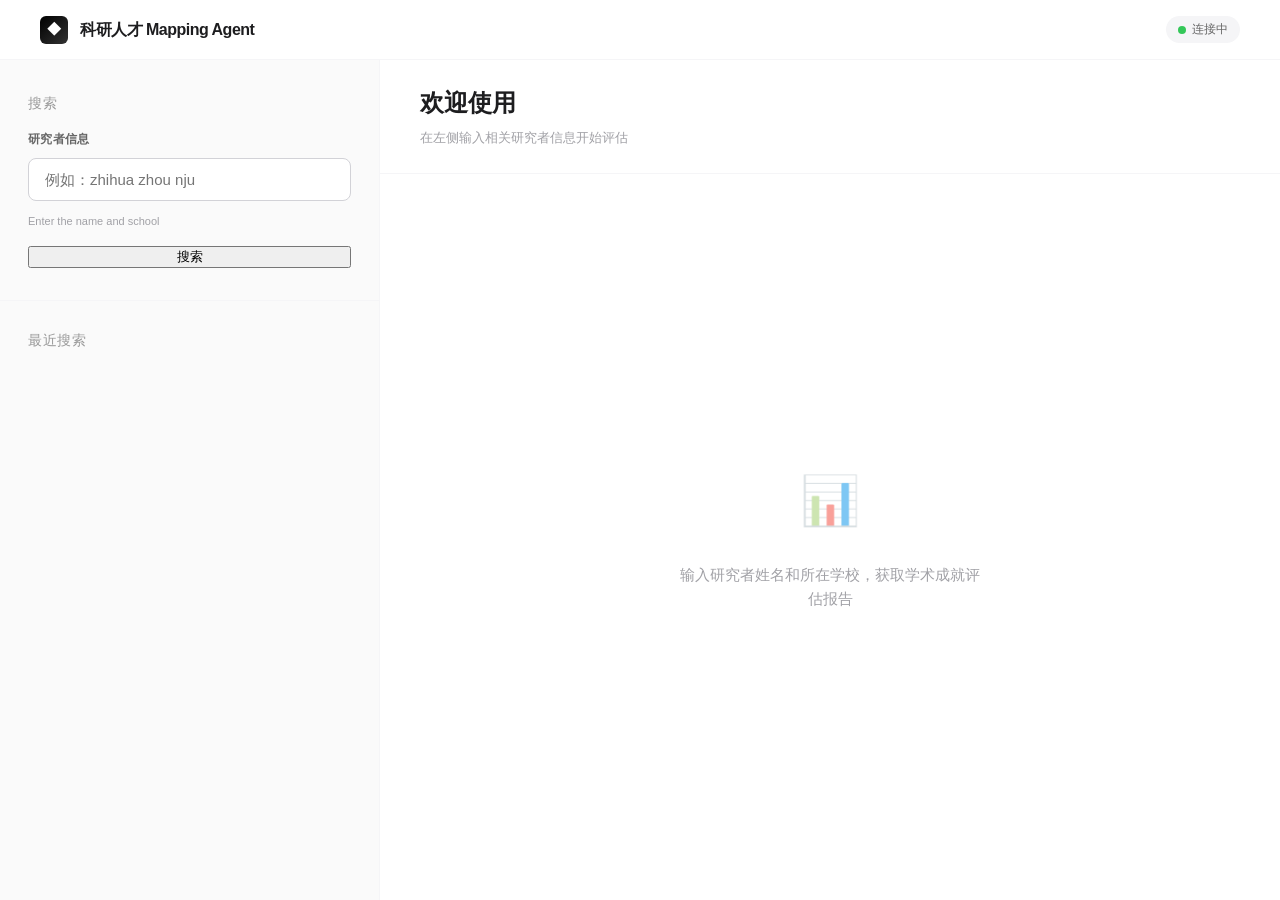
==== index.html @ 7a8edfb9 "Update index.html" ====
<!DOCTYPE html>
<html lang="zh-CN">
<head>
    <meta charset="UTF-8">
    <meta name="viewport" content="width=device-width, initial-scale=1.0">
    <title>科研人才 Mapping Agent</title>
    <style>
        * {
            margin: 0;
            padding: 0;
            box-sizing: border-box;
        }

        html, body {
            width: 100%;
            height: 100%;
            overflow: hidden;
        }

        body {
            font-family: -apple-system, BlinkMacSystemFont, 'Segoe UI', 'Helvetica Neue', sans-serif;
            background: #ffffff;
            color: #1d1d1f;
            line-height: 1.6;
        }

        /* ============= 主容器 ============= */
        .container {
            display: flex;
            flex-direction: column;
            height: 100vh;
            position: relative;
        }

        /* ============= 顶部导航栏 ============= */
        .header {
            height: 60px;
            display: flex;
            align-items: center;
            justify-content: space-between;
            padding: 0 40px;
            border-bottom: 1px solid #f5f5f7;
            background: #ffffff;
            position: relative;
            z-index: 10;
        }

        .logo {
            display: flex;
            align-items: center;
            gap: 12px;
            font-size: 16px;
            font-weight: 600;
            letter-spacing: -0.5px;
        }

        .logo-icon {
            width: 28px;
            height: 28px;
            background: linear-gradient(135deg, #000000 0%, #333333 100%);
            border-radius: 6px;
            display: flex;
            align-items: center;
            justify-content: center;
            color: white;
            font-size: 14px;
            font-weight: 700;
        }

        .header-right {
            display: flex;
            align-items: center;
            gap: 24px;
            font-size: 13px;
            color: #666666;
        }

        .status-badge {
            display: flex;
            align-items: center;
            gap: 6px;
            padding: 4px 12px;
            background: #f5f5f7;
            border-radius: 16px;
            font-size: 12px;
        }

        .status-dot {
            width: 8px;
            height: 8px;
            background: #34c759;
            border-radius: 50%;
            animation: pulse 2s infinite;
        }

        @keyframes pulse {
            0%, 100% { opacity: 1; }
            50% { opacity: 0.5; }
        }

        /* ============= 主内容区 ============= */
        .main {
            flex: 1;
            display: flex;
            overflow: hidden;
        }

        /* ============= 左侧面板 ============= */
        .sidebar {
            width: 380px;
            border-right: 1px solid #f5f5f7;
            display: flex;
            flex-direction: column;
            background: #fafafa;
            overflow-y: auto;
        }

        .sidebar-content {
            flex: 1;
            overflow-y: auto;
            padding: 0;
        }

        /* ============= 搜索面板 ============= */
        .search-panel {
            padding: 32px 28px;
            border-bottom: 1px solid #f5f5f7;
        }

        .search-title {
            font-size: 14px;
            font-weight: 500;
            color: #999999;
            text-transform: uppercase;
            letter-spacing: 0.5px;
            margin-bottom: 16px;
        }

        .search-box {
            display: flex;
            flex-direction: column;
            gap: 16px;
        }

        .input-group {
            display: flex;
            flex-direction: column;
            gap: 8px;
        }

        .input-label {
            font-size: 12px;
            font-weight: 600;
            color: #666666;
            text-transform: uppercase;
            letter-spacing: 0.3px;
        }

        .input-wrapper {
            position: relative;
            display: flex;
            align-items: center;
        }

        input[type="text"] {
            width: 100%;
            padding: 12px 16px;
            border: 1px solid #d2d2d7;
            border-radius: 8px;
            font-size: 15px;
            background: white;
            transition: all 0.2s ease;
            font-family: -apple-system, BlinkMacSystemFont, 'Segoe UI', sans-serif;
        }

        input[type="text"]:placeholder {
            color: #a1a1a6;
        }

        input[type="text"]:focus {
            outline: none;
            border-color: #000000;
            box-shadow: 0 0 0 3px rgba(0, 0, 0, 0.1);
        }

        input[type="text"]:hover:not(:focus) {
            border-color: #b0b0b5;
        }

        /* ============= 提示文字 ============= */
        .input-hint {
            font-size: 11px;
            color: #a1a1a6;
            margin-top: 4px;
            font-weight: 400;
        }

        /* ============= 搜索按钮 ============= */
        .search-button {
            width: 100%;
            padding: 12px 16px;
            margin-top: 8px;
            background: #000000;
            color: white;
            border: none;
            border-radius: 8px;
            font-size: 15px;
            font-weight: 500;
            cursor: pointer;
            transition: all 0.2s ease;
            letter-spacing: 0.3px;
        }

        .search-button:hover {
            background: #1d1d1f;
        }

        .search-button:active {
            transform: scale(0.98);
        }

        .search-button.loading {
            opacity: 0.6;
            cursor: not-allowed;
        }

        /* ============= 历史记录 ============= */
        .history-section {
            padding: 28px 28px 0;
            flex: 1;
            overflow-y: auto;
        }

        .history-title {
            font-size: 14px;
            font-weight: 500;
            color: #999999;
            text-transform: uppercase;
            letter-spacing: 0.5px;
            margin-bottom: 16px;
        }

        .history-item {
            padding: 12px 16px;
            margin-bottom: 8px;
            background: white;
            border: 1px solid #e5e5e7;
            border-radius: 8px;
            cursor: pointer;
            transition: all 0.2s ease;
            font-size: 13px;
            color: #1d1d1f;
        }

        .history-item:hover {
            background: #f5f5f7;
            border-color: #d2d2d7;
        }

        .history-item-name {
            font-weight: 500;
            margin-bottom: 4px;
        }

        .history-item-school {
            font-size: 12px;
            color: #a1a1a6;
        }

        /* ============= 右侧聊天区 ============= */
        .chat-area {
            flex: 1;
            display: flex;
            flex-direction: column;
            background: white;
        }

        .chat-header {
            padding: 24px 40px;
            border-bottom: 1px solid #f5f5f7;
            min-height: 80px;
            display: flex;
            flex-direction: column;
            justify-content: center;
        }

        .chat-header-title {
            font-size: 24px;
            font-weight: 600;
            color: #1d1d1f;
            margin-bottom: 6px;
        }

        .chat-header-subtitle {
            font-size: 13px;
            color: #a1a1a6;
        }

        .messages-container {
            flex: 1;
            overflow-y: auto;
            padding: 32px 40px;
            display: flex;
            flex-direction: column;
            gap: 24px;
            background: white;
        }

        .message {
            display: flex;
            flex-direction: column;
            gap: 8px;
            animation: slideIn 0.3s ease-out;
        }

        @keyframes slideIn {
            from {
                opacity: 0;
                transform: translateY(10px);
            }
            to {
                opacity: 1;
                transform: translateY(0);
            }
        }

        .message.user {
            align-items: flex-end;
        }

        .message.assistant {
            align-items: flex-start;
        }

        .message-bubble {
            max-width: 70%;
            padding: 12px 16px;
            border-radius: 12px;
            font-size: 15px;
            line-height: 1.5;
            word-wrap: break-word;
        }

        .message.user .message-bubble {
            background: #000000;
            color: white;
            border-bottom-right-radius: 4px;
        }

        .message.assistant .message-bubble {
            background: #f5f5f7;
            color: #1d1d1f;
            border-bottom-left-radius: 4px;
        }

        .message-time {
            font-size: 12px;
            color: #a1a1a6;
        }

        .loading-dots {
            display: flex;
            gap: 4px;
        }

        .loading-dot {
            width: 8px;
            height: 8px;
            background: #d2d2d7;
            border-radius: 50%;
            animation: bounce 1.4s infinite;
        }

        .loading-dot:nth-child(2) {
            animation-delay: 0.2s;
        }

        .loading-dot:nth-child(3) {
            animation-delay: 0.4s;
        }

        @keyframes bounce {
            0%, 80%, 100% { opacity: 0.3; }
            40% { opacity: 1; }
        }

        /* ============= 空状态 ============= */
        .empty-state {
            display: flex;
            flex-direction: column;
            align-items: center;
            justify-content: center;
            height: 100%;
            gap: 24px;
            color: #a1a1a6;
        }

        .empty-icon {
            font-size: 48px;
            opacity: 0.5;
        }

        .empty-text {
            font-size: 15px;
            text-align: center;
            max-width: 300px;
        }

        /* ============= 响应式 ============= */
        @media (max-width: 1200px) {
            .sidebar {
                width: 320px;
            }
            
            .search-panel {
                padding: 24px 20px;
            }

            .chat-header {
                padding: 20px 32px;
            }

            .messages-container {
                padding: 24px 32px;
            }
        }

        @media (max-width: 768px) {
            .header {
                padding: 0 20px;
            }

            .sidebar {
                width: 100%;
                border-right: none;
                border-bottom: 1px solid #f5f5f7;
                max-height: 200px;
            }

            .main {
                flex-direction: column;
            }

            .chat-area {
                flex: 1;
            }

            .message-bubble {
                max-width: 90%;
            }

            .chat-header {
                padding: 16px 20px;
            }

            .messages-container {
                padding: 16px 20px;
            }
        }

        /* ============= 滚动条样式 ============= */
        ::-webkit-scrollbar {
            width: 8px;
        }

        ::-webkit-scrollbar-track {
            background: transparent;
        }

        ::-webkit-scrollbar-thumb {
            background: #d2d2d7;
            border-radius: 4px;
        }

        ::-webkit-scrollbar-thumb:hover {
            background: #999999;
        }

        /* ============= 统计卡片 ============= */
        .stats-card {
            background: white;
            border: 1px solid #e5e5e7;
            border-radius: 12px;
            padding: 16px;
            margin-top: 12px;
            font-size: 13px;
        }

        .stat-row {
            display: flex;
            justify-content: space-between;
            padding: 8px 0;
            border-bottom: 1px solid #f5f5f7;
        }

        .stat-row:last-child {
            border-bottom: none;
        }

        .stat-label {
            color: #a1a1a6;
        }

        .stat-value {
            font-weight: 600;
            color: #1d1d1f;
        }
    </style>
</head>
<body>
    <div class="container">
        <!-- 顶部导航栏 -->
        <div class="header">
            <div class="logo">
                <div class="logo-icon">◆</div>
                <span>科研人才 Mapping Agent</span>
            </div>
            <div class="header-right">
                <div class="status-badge">
                    <div class="status-dot"></div>
                    <span>连接中</span>
                </div>
            </div>
        </div>

        <!-- 主内容区 -->
        <div class="main">
            <!-- 左侧面板 -->
            <div class="sidebar">
                <div class="sidebar-content">
                    <!-- 搜索面板 -->
                    <div class="search-panel">
                        <div class="search-title">搜索</div>
                        <div class="search-box">
                            <div class="input-group">
                                <label class="input-label">研究者信息</label>
                                <input 
                                    type="text" 
                                    id="searchInput"
                                    placeholder="例如：zhihua zhou nju"
                                    autocomplete="off"
                                >
                                <div class="input-hint">Enter the name and school</div>
                            </div>
                           <button id="searchBtn" type="button">搜索</button>
                        </div>
                    </div>

                    <!-- 历史记录 -->
                    <div class="history-section">
                        <div class="history-title">最近搜索</div>
                        <div id="historyList">
                            <!-- 动态生成 -->
                        </div>
                    </div>
                </div>
            </div>

            <!-- 右侧聊天区 -->
            <div class="chat-area">
                <div class="chat-header">
                    <div class="chat-header-title" id="chatTitle">欢迎使用</div>
                    <div class="chat-header-subtitle" id="chatSubtitle">在左侧输入相关研究者信息开始评估</div>
                </div>
                <div class="messages-container" id="messagesContainer">
                    <div class="empty-state">
                        <div class="empty-icon">📊</div>
                        <div class="empty-text">输入研究者姓名和所在学校，获取学术成就评估报告</div>
                    </div>
                </div>
            </div>
        </div>
    </div>

    <script>
        // ============= 配置 =============
        const N8N_WEBHOOK_URL = 'https://weathered-lab-9d3f.8f3va2ehrl.workers.dev'; // 替换为你的 n8n Webhook URL

        // ============= 状态管理 =============
        let isLoading = false;
        let searchHistory = JSON.parse(localStorage.getItem('searchHistory') || '[]');

        // ============= DOM 元素 =============
        const searchInput = document.getElementById('searchInput');
        const searchButton = document.getElementById('searchButton');
        const messagesContainer = document.getElementById('messagesContainer');
        const chatTitle = document.getElementById('chatTitle');
        const chatSubtitle = document.getElementById('chatSubtitle');
        const historyList = document.getElementById('historyList');

        // ============= 初始化 =============
        function init() {
            renderHistory();
           document.addEventListener("DOMContentLoaded", () => {
  setupEventListeners()
})();
        }

        // ============= 事件监听 =============
        function setupEventListeners() {
            // Enter 键搜索
            searchInput.addEventListener('keypress', (e) => {
                if (e.key === 'Enter' && !isLoading) {
                    performSearch();
                }
            });

            // 按钮点击
            searchButton.addEventListener('click', performSearch);
        }

        // ============= 执行搜索 =============
        async function performSearch() {
            const query = searchInput.value.trim();
            
            if (!query) {
                alert('请输入研究者信息');
                return;
            }

            if (isLoading) return;

            isLoading = true;
            searchButton.classList.add('loading');
            searchButton.textContent = '处理中...';

            // 添加到历史记录
            addToHistory(query);

            // 清空消息容器
            messagesContainer.innerHTML = '';

            // 显示用户消息
            addMessage(query, 'user');

            // 显示加载动画
            addLoadingMessage();

            try {
                // 调用 n8n Webhook
                const response = await fetch("https://weathered-lab-9d3f.8f3va2ehrl.workers.dev", {
                    method: 'POST',
                    headers: {
                        'Content-Type': 'application/json',
                    },
                    body: JSON.stringify({
                        chatMessage: query,
                        sessionId: generateSessionId()
                    })
                });

                if (!response.ok) {
                    throw new Error(`HTTP error! status: ${response.status}`);
                }

                const data = await response.json();

                // 移除加载消息
                removeLoadingMessage();

                // 显示响应
                if (data.response || data.analysis) {
                    const responseText = data.response || data.analysis;
                    addMessage(responseText, 'assistant');

                    // 更新标题
                    const author = data.author || '评估结果';
                    chatTitle.textContent = author;
                    chatSubtitle.textContent = `${data.university || ''}的学术评估`;

                    // 显示统计卡片
                    if (data.statistics) {
                        addStatsCard(data.statistics);
                    }
                } else {
                    addMessage('未能获取评估结果，请重试', 'assistant');
                }

            } catch (error) {
                console.error('Error:', error);
                removeLoadingMessage();
                addMessage(`出错: ${error.message}。请检查 n8n Webhook URL 是否正确配置。`, 'assistant');
            } finally {
                isLoading = false;
                searchButton.classList.remove('loading');
                searchButton.textContent = '开始评估';
            }
        }

        // ============= 消息相关函数 =============
        function addMessage(text, sender) {
            const messageDiv = document.createElement('div');
            messageDiv.className = `message ${sender}`;

            const bubble = document.createElement('div');
            bubble.className = 'message-bubble';
            bubble.textContent = text;

            const time = document.createElement('div');
            time.className = 'message-time';
            time.textContent = new Date().toLocaleTimeString('zh-CN', { 
                hour: '2-digit', 
                minute: '2-digit' 
            });

            messageDiv.appendChild(bubble);
            messageDiv.appendChild(time);
            messagesContainer.appendChild(messageDiv);

            // 自动滚动到底部
            messagesContainer.scrollTop = messagesContainer.scrollHeight;
        }

        function addLoadingMessage() {
            const messageDiv = document.createElement('div');
            messageDiv.className = 'message assistant';
            messageDiv.id = 'loadingMessage';

            const bubble = document.createElement('div');
            bubble.className = 'message-bubble';

            const dots = document.createElement('div');
            dots.className = 'loading-dots';
            dots.innerHTML = '<div class="loading-dot"></div><div class="loading-dot"></div><div class="loading-dot"></div>';

            bubble.appendChild(dots);
            messageDiv.appendChild(bubble);
            messagesContainer.appendChild(messageDiv);

            messagesContainer.scrollTop = messagesContainer.scrollHeight;
        }

        function removeLoadingMessage() {
            const loadingMsg = document.getElementById('loadingMessage');
            if (loadingMsg) {
                loadingMsg.remove();
            }
        }

        function addStatsCard(stats) {
            const cardDiv = document.createElement('div');
            cardDiv.className = 'stats-card';

            const rows = [
                { label: '总论文数', value: stats.total_papers || 0 },
                { label: 'CCF-A 一作/共一', value: stats.ccf_a_first_author || 0 + ' 篇' },
                { label: 'CCF-A 其他身份', value: stats.ccf_a_other_author || 0 + ' 篇' },
                { label: '非 CCF-A', value: stats.non_ccf_a || 0 + ' 篇' }
            ];

            cardDiv.innerHTML = rows.map(row => `
                <div class="stat-row">
                    <span class="stat-label">${row.label}</span>
                    <span class="stat-value">${row.value}</span>
                </div>
            `).join('');

            messagesContainer.appendChild(cardDiv);
            messagesContainer.scrollTop = messagesContainer.scrollHeight;
        }

        // ============= 历史记录相关 =============
        function addToHistory(query) {
            // 从查询中提取名字和学校
            const parts = query.split(/[\s，,]+/);
            if (parts.length >= 2) {
                const item = {
                    name: parts[0],
                    university: parts[1],
                    query: query,
                    timestamp: new Date().toISOString()
                };

                // 避免重复
                searchHistory = searchHistory.filter(h => h.query !== query);
                searchHistory.unshift(item);

                // 只保留最近 10 条
                searchHistory = searchHistory.slice(0, 10);

                localStorage.setItem('searchHistory', JSON.stringify(searchHistory));
                renderHistory();
            }
        }

        function renderHistory() {
            historyList.innerHTML = searchHistory.map((item, index) => `
                <div class="history-item" onclick="selectFromHistory('${item.query}')">
                    <div class="history-item-name">${item.name}</div>
                    <div class="history-item-school">${item.university}</div>
                </div>
            `).join('');
        }

        function selectFromHistory(query) {
            searchInput.value = query;
            performSearch();
        }

        // ============= 工具函数 =============
        function generateSessionId() {
            return 'session_' + Math.random().toString(36).substr(2, 9);
        }

        // ============= 启动应用 =============
        init();
    </script>
    <script>
document.getElementById("searchBtn").onclick = async function () {
  const text = (document.getElementById("searchInput")?.value || "").trim();
  if (!text) {
    alert("请先输入内容");
    return;
  }

  try {
    const res = await fetch("https://weathered-lab-9d3f.8f3va2ehrl.workers.dev", {
      method: "POST",
      headers: { "Content-Type": "application/json" },
      body: JSON.stringify({ message: text })
    });

    const result = await res.text();
    alert("返回结果：" + result);
  } catch (e) {
    alert("请求失败：" + e.message);
  }
};
</script>
</body>
</html>
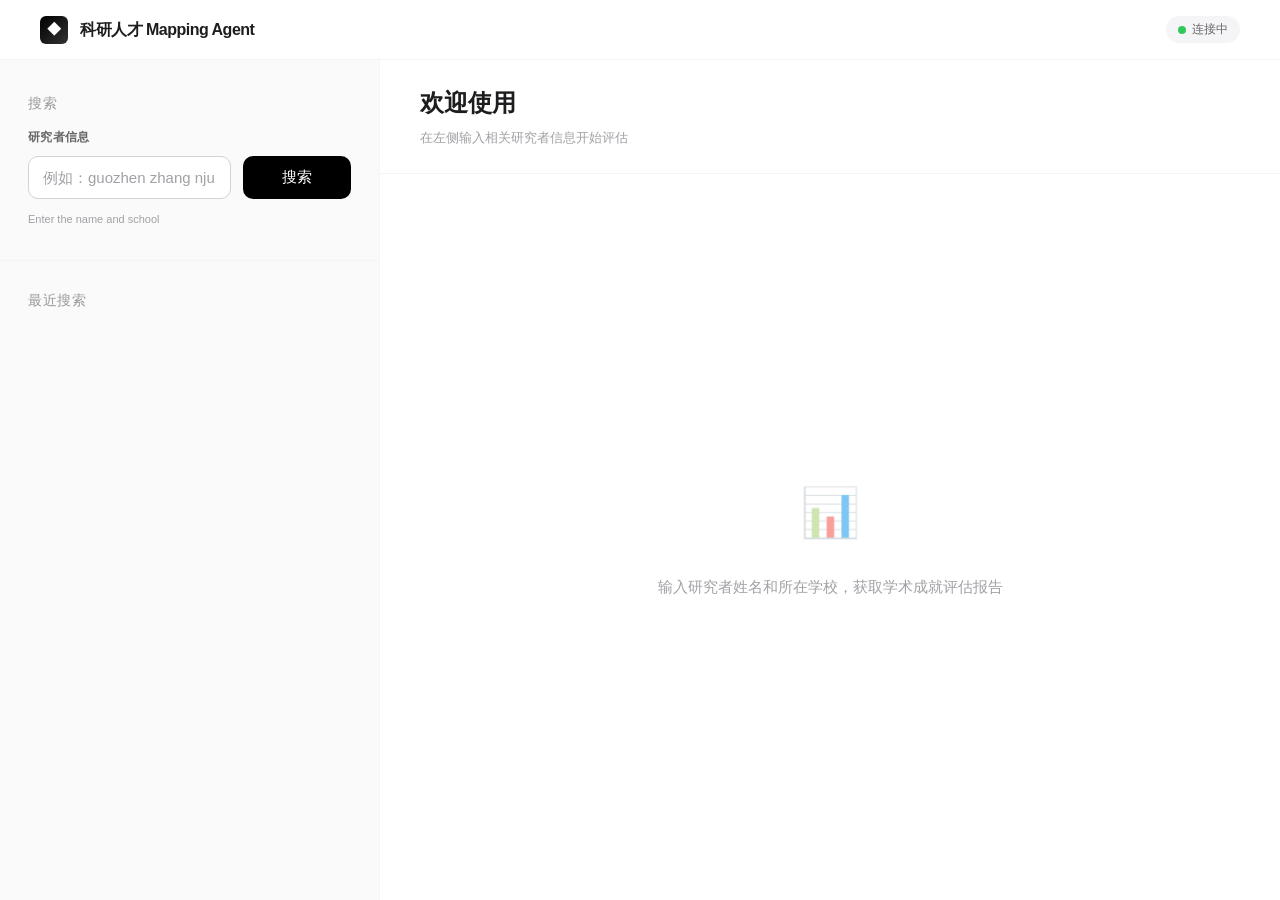
==== commit 65487487: "Update index.html" ====
--- a/index.html
+++ b/index.html
@@ -1,831 +1,795 @@
 <!DOCTYPE html>
 <html lang="zh-CN">
 <head>
-    <meta charset="UTF-8">
-    <meta name="viewport" content="width=device-width, initial-scale=1.0">
-    <title>科研人才 Mapping Agent</title>
-    <style>
-        * {
-            margin: 0;
-            padding: 0;
-            box-sizing: border-box;
+  <meta charset="UTF-8" />
+  <meta name="viewport" content="width=device-width, initial-scale=1.0" />
+  <title>科研人才 Mapping Agent</title>
+  <style>
+    * { margin: 0; padding: 0; box-sizing: border-box; }
+    html, body { width: 100%; height: 100%; overflow: hidden; }
+
+    body {
+      font-family: -apple-system, BlinkMacSystemFont, 'Segoe UI', 'Helvetica Neue', sans-serif;
+      background: #ffffff;
+      color: #1d1d1f;
+      line-height: 1.6;
+    }
+
+    .container { display: flex; flex-direction: column; height: 100vh; position: relative; }
+
+    .header {
+      height: 60px;
+      display: flex;
+      align-items: center;
+      justify-content: space-between;
+      padding: 0 40px;
+      border-bottom: 1px solid #f5f5f7;
+      background: #ffffff;
+      position: relative;
+      z-index: 10;
+    }
+
+    .logo {
+      display: flex;
+      align-items: center;
+      gap: 12px;
+      font-size: 16px;
+      font-weight: 600;
+      letter-spacing: -0.5px;
+    }
+
+    .logo-icon {
+      width: 28px;
+      height: 28px;
+      background: linear-gradient(135deg, #000000 0%, #333333 100%);
+      border-radius: 6px;
+      display: flex;
+      align-items: center;
+      justify-content: center;
+      color: white;
+      font-size: 14px;
+      font-weight: 700;
+    }
+
+    .header-right { display: flex; align-items: center; gap: 24px; font-size: 13px; color: #666666; }
+
+    .status-badge {
+      display: flex;
+      align-items: center;
+      gap: 6px;
+      padding: 4px 12px;
+      background: #f5f5f7;
+      border-radius: 16px;
+      font-size: 12px;
+    }
+    .status-dot {
+      width: 8px; height: 8px; background: #34c759; border-radius: 50%;
+      animation: pulse 2s infinite;
+    }
+    @keyframes pulse { 0%, 100% { opacity: 1; } 50% { opacity: 0.5; } }
+
+    .main { flex: 1; display: flex; overflow: hidden; }
+
+    .sidebar {
+      width: 380px;
+      border-right: 1px solid #f5f5f7;
+      display: flex;
+      flex-direction: column;
+      background: #fafafa;
+      overflow-y: auto;
+    }
+    .sidebar-content { flex: 1; overflow-y: auto; padding: 0; }
+
+    .search-panel { padding: 32px 28px; border-bottom: 1px solid #f5f5f7; }
+
+    .search-title {
+      font-size: 14px; font-weight: 500; color: #999999;
+      text-transform: uppercase; letter-spacing: 0.5px;
+      margin-bottom: 14px;
+    }
+
+    .search-box { display: flex; flex-direction: column; gap: 16px; }
+
+    .input-group { display: flex; flex-direction: column; gap: 8px; }
+
+    .input-label {
+      font-size: 12px;
+      font-weight: 600;
+      color: #666666;
+      text-transform: uppercase;
+      letter-spacing: 0.3px;
+    }
+
+    /* 改一下：输入 + 按钮一体化布局 */
+    .search-actions { display: flex; gap: 12px; align-items: stretch; }
+    .input-wrapper { position: relative; display: flex; flex: 1; }
+    input[type="text"] {
+      width: 100%;
+      padding: 12px 14px;
+      border: 1px solid #d2d2d7;
+      border-radius: 10px;
+      font-size: 15px;
+      background: white;
+      transition: all 0.2s ease;
+      font-family: -apple-system, BlinkMacSystemFont, 'Segoe UI', sans-serif;
+    }
+    input[type="text"]::placeholder { color: #a1a1a6; }
+    input[type="text"]:focus {
+      outline: none;
+      border-color: #000000;
+      box-shadow: 0 0 0 3px rgba(0, 0, 0, 0.08);
+    }
+
+    .input-hint { font-size: 11px; color: #a1a1a6; margin-top: 4px; font-weight: 400; }
+
+    .search-button {
+      width: 108px;
+      padding: 12px 0;
+      background: #000000;
+      color: white;
+      border: none;
+      border-radius: 10px;
+      font-size: 15px;
+      font-weight: 500;
+      cursor: pointer;
+      transition: all 0.2s ease;
+      letter-spacing: 0.3px;
+      flex-shrink: 0;
+    }
+    .search-button:hover { background: #1d1d1f; }
+    .search-button:active { transform: scale(0.99); }
+    .search-button.loading { opacity: 0.65; cursor: not-allowed; }
+
+    .history-section { padding: 28px 28px 0; flex: 1; overflow-y: auto; }
+    .history-title {
+      font-size: 14px; font-weight: 500; color: #999999;
+      text-transform: uppercase; letter-spacing: 0.5px;
+      margin-bottom: 16px;
+    }
+
+    .history-item {
+      padding: 12px 16px;
+      margin-bottom: 8px;
+      background: white;
+      border: 1px solid #e5e5e7;
+      border-radius: 10px;
+      cursor: pointer;
+      transition: all 0.2s ease;
+      font-size: 13px;
+      color: #1d1d1f;
+    }
+    .history-item:hover { background: #f5f5f7; border-color: #d2d2d7; }
+    .history-item-name { font-weight: 500; margin-bottom: 4px; }
+    .history-item-school { font-size: 12px; color: #a1a1a6; }
+
+    .chat-area { flex: 1; display: flex; flex-direction: column; background: white; }
+
+    .chat-header {
+      padding: 24px 40px;
+      border-bottom: 1px solid #f5f5f7;
+      min-height: 80px;
+      display: flex;
+      flex-direction: column;
+      justify-content: center;
+      gap: 6px;
+    }
+
+    .chat-header-title { font-size: 24px; font-weight: 600; color: #1d1d1f; }
+    .chat-header-subtitle { font-size: 13px; color: #a1a1a6; }
+
+    .messages-container {
+      flex: 1;
+      overflow-y: auto;
+      padding: 32px 40px;
+      display: flex;
+      flex-direction: column;
+      gap: 18px;
+      background: white;
+    }
+
+    .message { display: flex; flex-direction: column; gap: 8px; animation: slideIn 0.3s ease-out; }
+    @keyframes slideIn { from { opacity: 0; transform: translateY(10px);} to { opacity: 1; transform: translateY(0);} }
+
+    .message.user { align-items: flex-end; }
+    .message.assistant { align-items: flex-start; }
+
+    .message-bubble {
+      max-width: 80%;
+      padding: 12px 16px;
+      border-radius: 12px;
+      font-size: 15px;
+      line-height: 1.5;
+      word-wrap: break-word;
+    }
+
+    .message.user .message-bubble {
+      background: #000000; color: white;
+      border-bottom-right-radius: 4px;
+    }
+    .message.assistant .message-bubble {
+      background: #f5f5f7; color: #1d1d1f;
+      border-bottom-left-radius: 4px;
+    }
+
+    .message-time { font-size: 12px; color: #a1a1a6; }
+
+    .loading-dots { display: flex; gap: 4px; }
+    .loading-dot { width: 8px; height: 8px; background: #d2d2d7; border-radius: 50%; animation: bounce 1.4s infinite; }
+    .loading-dot:nth-child(2) { animation-delay: 0.2s; }
+    .loading-dot:nth-child(3) { animation-delay: 0.4s; }
+    @keyframes bounce { 0%, 80%, 100% { opacity: 0.3; } 40% { opacity: 1; } }
+
+    .empty-state {
+      display: flex; flex-direction: column; align-items: center; justify-content: center;
+      height: 100%; gap: 24px; color: #a1a1a6; text-align: center;
+    }
+    .empty-icon { font-size: 48px; opacity: 0.5; }
+    .empty-text { font-size: 15px; max-width: 360px; }
+
+    .stats-grid {
+      display: grid;
+      grid-template-columns: 1fr;
+      gap: 12px;
+      margin-top: 6px;
+    }
+
+    .stats-card {
+      background: white;
+      border: 1px solid #e5e5e7;
+      border-radius: 12px;
+      padding: 16px;
+    }
+
+    .stat-row {
+      display: flex; justify-content: space-between; padding: 8px 0;
+      border-bottom: 1px solid #f5f5f7;
+      font-size: 13px;
+    }
+    .stat-row:last-child { border-bottom: none; }
+    .stat-label { color: #a1a1a6; }
+    .stat-value { font-weight: 700; color: #1d1d1f; }
+
+    .chart-card { padding: 16px; }
+    .chart-title { font-size: 13px; color: #666; font-weight: 600; margin-bottom: 10px; }
+    canvas { width: 100%; height: 220px; display: block; background: #ffffff; border-radius: 10px; }
+
+    /* 响应式 */
+    @media (max-width: 1200px) {
+      .sidebar { width: 320px; }
+      .search-panel { padding: 24px 20px; }
+      .chat-header { padding: 20px 32px; }
+      .messages-container { padding: 24px 32px; }
+    }
+    @media (max-width: 768px) {
+      .header { padding: 0 20px; }
+      .sidebar { width: 100%; border-right: none; border-bottom: 1px solid #f5f5f7; max-height: 240px; }
+      .main { flex-direction: column; }
+      .chat-area { flex: 1; }
+      .message-bubble { max-width: 90%; }
+      .chat-header { padding: 16px 20px; }
+      .messages-container { padding: 16px 20px; }
+      .search-actions { gap: 10px; }
+      .search-button { width: 96px; }
+    }
+
+    ::-webkit-scrollbar { width: 8px; }
+    ::-webkit-scrollbar-track { background: transparent; }
+    ::-webkit-scrollbar-thumb { background: #d2d2d7; border-radius: 4px; }
+    ::-webkit-scrollbar-thumb:hover { background: #999999; }
+  </style>
+</head>
+
+<body>
+  <div class="container">
+    <div class="header">
+      <div class="logo">
+        <div class="logo-icon">◆</div>
+        <span>科研人才 Mapping Agent</span>
+      </div>
+      <div class="header-right">
+        <div class="status-badge">
+          <div class="status-dot"></div>
+          <span>连接中</span>
+        </div>
+      </div>
+    </div>
+
+    <div class="main">
+      <!-- 左侧面板 -->
+      <div class="sidebar">
+        <div class="sidebar-content">
+          <!-- 搜索面板 -->
+          <div class="search-panel">
+            <div class="search-title">搜索</div>
+
+            <div class="search-box">
+              <div class="input-group">
+                <label class="input-label">研究者信息</label>
+                <div class="search-actions">
+                  <div class="input-wrapper">
+                    <input
+                      type="text"
+                      id="searchInput"
+                      placeholder="例如：guozhen zhang nju"
+                      autocomplete="off"
+                    />
+                  </div>
+                  <button id="searchBtn" class="search-button" type="button">搜索</button>
+                </div>
+                <div class="input-hint">Enter the name and school</div>
+              </div>
+            </div>
+          </div>
+
+          <!-- 历史记录 -->
+          <div class="history-section">
+            <div class="history-title">最近搜索</div>
+            <div id="historyList"></div>
+          </div>
+        </div>
+      </div>
+
+      <!-- 右侧聊天区 -->
+      <div class="chat-area">
+        <div class="chat-header">
+          <div class="chat-header-title" id="chatTitle">欢迎使用</div>
+          <div class="chat-header-subtitle" id="chatSubtitle">在左侧输入相关研究者信息开始评估</div>
+        </div>
+
+        <div class="messages-container" id="messagesContainer">
+          <div class="empty-state">
+            <div class="empty-icon">📊</div>
+            <div class="empty-text">输入研究者姓名和所在学校，获取学术成就评估报告</div>
+          </div>
+        </div>
+      </div>
+    </div>
+  </div>
+
+  <script>
+    // ================== 配置：这里填你的 worker 域名 ==================
+    const WORKER_URL = "https://weathered-lab-9d3f.8f3va2ehrl.workers.dev";
+
+    // ================== 状态管理 ==================
+    let isLoading = false;
+    let searchHistory = JSON.parse(localStorage.getItem("searchHistory") || "[]");
+
+    // ================== DOM ==================
+    const searchInput = document.getElementById("searchInput");
+    const searchBtn = document.getElementById("searchBtn");
+    const messagesContainer = document.getElementById("messagesContainer");
+    const chatTitle = document.getElementById("chatTitle");
+    const chatSubtitle = document.getElementById("chatSubtitle");
+    const historyList = document.getElementById("historyList");
+
+    function init() {
+      renderHistory();
+      setupEventListeners();
+    }
+
+    function setupEventListeners() {
+      searchInput.addEventListener("keydown", (e) => {
+        if (e.key === "Enter" && !isLoading) performSearch();
+      });
+      searchBtn.addEventListener("click", performSearch);
+    }
+
+    async function performSearch() {
+      const text = (searchInput.value || "").trim();
+      if (!text) {
+        alert("请输入研究者信息");
+        return;
+      }
+      if (isLoading) return;
+
+      isLoading = true;
+      setLoading(true);
+
+      // 写入历史
+      addToHistory(text);
+
+      // 清空右侧
+      messagesContainer.innerHTML = "";
+
+      // 用户消息
+      addMessage(text, "user");
+      addLoadingMessage();
+
+      try {
+        // 关键：n8n 侧接收的是 body.message（你前面就是这个结构）
+        const res = await fetch(WORKER_URL, {
+          method: "POST",
+          headers: { "Content-Type": "application/json" },
+          body: JSON.stringify({ message: text })
+        });
+
+        const raw = await res.text();
+
+        // 尝试解析 JSON（worker/n8n 都可能返回 JSON 或纯文本）
+        let data = null;
+        try { data = JSON.parse(raw); } catch { data = null; }
+
+        // 移除加载动画
+        removeLoadingMessage();
+
+        // 展示结果
+        if (res.ok) {
+          if (data && (data.error || data.message)) {
+            // 统一错误展示
+            const errMsg = data.message ? data.message : "请求失败";
+            addMessage(errMsg, "assistant");
+            chatTitle.textContent = "评估失败";
+            chatSubtitle.textContent = "请检查输入格式或稍后重试";
+            if (data.detail) {
+              addSmallBlock("错误详情：" + String(data.detail), false);
+            }
+            return;
+          }
+
+          // 成功：更新标题
+          const titleInfo = pickTitleInfo(data);
+          chatTitle.textContent = titleInfo.title;
+          chatSubtitle.textContent = titleInfo.subtitle;
+
+          // 右侧：展示 n8n 返回的主要字段 + 图表
+          renderN8nResult(data);
+        } else {
+          addMessage("请求失败：HTTP " + res.status, "assistant");
+          if (raw) addSmallBlock("返回内容：" + raw, true);
+          chatTitle.textContent = "请求失败";
+          chatSubtitle.textContent = "HTTP " + res.status;
         }
-
-        html, body {
-            width: 100%;
-            height: 100%;
-            overflow: hidden;
-        }
-
-        body {
-            font-family: -apple-system, BlinkMacSystemFont, 'Segoe UI', 'Helvetica Neue', sans-serif;
-            background: #ffffff;
-            color: #1d1d1f;
-            line-height: 1.6;
-        }
-
-        /* ============= 主容器 ============= */
-        .container {
-            display: flex;
-            flex-direction: column;
-            height: 100vh;
-            position: relative;
-        }
-
-        /* ============= 顶部导航栏 ============= */
-        .header {
-            height: 60px;
-            display: flex;
-            align-items: center;
-            justify-content: space-between;
-            padding: 0 40px;
-            border-bottom: 1px solid #f5f5f7;
-            background: #ffffff;
-            position: relative;
-            z-index: 10;
-        }
-
-        .logo {
-            display: flex;
-            align-items: center;
-            gap: 12px;
-            font-size: 16px;
-            font-weight: 600;
-            letter-spacing: -0.5px;
-        }
-
-        .logo-icon {
-            width: 28px;
-            height: 28px;
-            background: linear-gradient(135deg, #000000 0%, #333333 100%);
-            border-radius: 6px;
-            display: flex;
-            align-items: center;
-            justify-content: center;
-            color: white;
-            font-size: 14px;
-            font-weight: 700;
-        }
-
-        .header-right {
-            display: flex;
-            align-items: center;
-            gap: 24px;
-            font-size: 13px;
-            color: #666666;
-        }
-
-        .status-badge {
-            display: flex;
-            align-items: center;
-            gap: 6px;
-            padding: 4px 12px;
-            background: #f5f5f7;
-            border-radius: 16px;
-            font-size: 12px;
-        }
-
-        .status-dot {
-            width: 8px;
-            height: 8px;
-            background: #34c759;
-            border-radius: 50%;
-            animation: pulse 2s infinite;
-        }
-
-        @keyframes pulse {
-            0%, 100% { opacity: 1; }
-            50% { opacity: 0.5; }
-        }
-
-        /* ============= 主内容区 ============= */
-        .main {
-            flex: 1;
-            display: flex;
-            overflow: hidden;
-        }
-
-        /* ============= 左侧面板 ============= */
-        .sidebar {
-            width: 380px;
-            border-right: 1px solid #f5f5f7;
-            display: flex;
-            flex-direction: column;
-            background: #fafafa;
-            overflow-y: auto;
-        }
-
-        .sidebar-content {
-            flex: 1;
-            overflow-y: auto;
-            padding: 0;
-        }
-
-        /* ============= 搜索面板 ============= */
-        .search-panel {
-            padding: 32px 28px;
-            border-bottom: 1px solid #f5f5f7;
-        }
-
-        .search-title {
-            font-size: 14px;
-            font-weight: 500;
-            color: #999999;
-            text-transform: uppercase;
-            letter-spacing: 0.5px;
-            margin-bottom: 16px;
-        }
-
-        .search-box {
-            display: flex;
-            flex-direction: column;
-            gap: 16px;
-        }
-
-        .input-group {
-            display: flex;
-            flex-direction: column;
-            gap: 8px;
-        }
-
-        .input-label {
-            font-size: 12px;
-            font-weight: 600;
-            color: #666666;
-            text-transform: uppercase;
-            letter-spacing: 0.3px;
-        }
-
-        .input-wrapper {
-            position: relative;
-            display: flex;
-            align-items: center;
-        }
-
-        input[type="text"] {
-            width: 100%;
-            padding: 12px 16px;
-            border: 1px solid #d2d2d7;
-            border-radius: 8px;
-            font-size: 15px;
-            background: white;
-            transition: all 0.2s ease;
-            font-family: -apple-system, BlinkMacSystemFont, 'Segoe UI', sans-serif;
-        }
-
-        input[type="text"]:placeholder {
-            color: #a1a1a6;
-        }
-
-        input[type="text"]:focus {
-            outline: none;
-            border-color: #000000;
-            box-shadow: 0 0 0 3px rgba(0, 0, 0, 0.1);
-        }
-
-        input[type="text"]:hover:not(:focus) {
-            border-color: #b0b0b5;
-        }
-
-        /* ============= 提示文字 ============= */
-        .input-hint {
-            font-size: 11px;
-            color: #a1a1a6;
-            margin-top: 4px;
-            font-weight: 400;
-        }
-
-        /* ============= 搜索按钮 ============= */
-        .search-button {
-            width: 100%;
-            padding: 12px 16px;
-            margin-top: 8px;
-            background: #000000;
-            color: white;
-            border: none;
-            border-radius: 8px;
-            font-size: 15px;
-            font-weight: 500;
-            cursor: pointer;
-            transition: all 0.2s ease;
-            letter-spacing: 0.3px;
-        }
-
-        .search-button:hover {
-            background: #1d1d1f;
-        }
-
-        .search-button:active {
-            transform: scale(0.98);
-        }
-
-        .search-button.loading {
-            opacity: 0.6;
-            cursor: not-allowed;
-        }
-
-        /* ============= 历史记录 ============= */
-        .history-section {
-            padding: 28px 28px 0;
-            flex: 1;
-            overflow-y: auto;
-        }
-
-        .history-title {
-            font-size: 14px;
-            font-weight: 500;
-            color: #999999;
-            text-transform: uppercase;
-            letter-spacing: 0.5px;
-            margin-bottom: 16px;
-        }
-
-        .history-item {
-            padding: 12px 16px;
-            margin-bottom: 8px;
-            background: white;
-            border: 1px solid #e5e5e7;
-            border-radius: 8px;
-            cursor: pointer;
-            transition: all 0.2s ease;
-            font-size: 13px;
-            color: #1d1d1f;
-        }
-
-        .history-item:hover {
-            background: #f5f5f7;
-            border-color: #d2d2d7;
-        }
-
-        .history-item-name {
-            font-weight: 500;
-            margin-bottom: 4px;
-        }
-
-        .history-item-school {
-            font-size: 12px;
-            color: #a1a1a6;
-        }
-
-        /* ============= 右侧聊天区 ============= */
-        .chat-area {
-            flex: 1;
-            display: flex;
-            flex-direction: column;
-            background: white;
-        }
-
-        .chat-header {
-            padding: 24px 40px;
-            border-bottom: 1px solid #f5f5f7;
-            min-height: 80px;
-            display: flex;
-            flex-direction: column;
-            justify-content: center;
-        }
-
-        .chat-header-title {
-            font-size: 24px;
-            font-weight: 600;
-            color: #1d1d1f;
-            margin-bottom: 6px;
-        }
-
-        .chat-header-subtitle {
-            font-size: 13px;
-            color: #a1a1a6;
-        }
-
-        .messages-container {
-            flex: 1;
-            overflow-y: auto;
-            padding: 32px 40px;
-            display: flex;
-            flex-direction: column;
-            gap: 24px;
-            background: white;
-        }
-
-        .message {
-            display: flex;
-            flex-direction: column;
-            gap: 8px;
-            animation: slideIn 0.3s ease-out;
-        }
-
-        @keyframes slideIn {
-            from {
-                opacity: 0;
-                transform: translateY(10px);
-            }
-            to {
-                opacity: 1;
-                transform: translateY(0);
-            }
-        }
-
-        .message.user {
-            align-items: flex-end;
-        }
-
-        .message.assistant {
-            align-items: flex-start;
-        }
-
-        .message-bubble {
-            max-width: 70%;
-            padding: 12px 16px;
-            border-radius: 12px;
-            font-size: 15px;
-            line-height: 1.5;
-            word-wrap: break-word;
-        }
-
-        .message.user .message-bubble {
-            background: #000000;
-            color: white;
-            border-bottom-right-radius: 4px;
-        }
-
-        .message.assistant .message-bubble {
-            background: #f5f5f7;
-            color: #1d1d1f;
-            border-bottom-left-radius: 4px;
-        }
-
-        .message-time {
-            font-size: 12px;
-            color: #a1a1a6;
-        }
-
-        .loading-dots {
-            display: flex;
-            gap: 4px;
-        }
-
-        .loading-dot {
-            width: 8px;
-            height: 8px;
-            background: #d2d2d7;
-            border-radius: 50%;
-            animation: bounce 1.4s infinite;
-        }
-
-        .loading-dot:nth-child(2) {
-            animation-delay: 0.2s;
-        }
-
-        .loading-dot:nth-child(3) {
-            animation-delay: 0.4s;
-        }
-
-        @keyframes bounce {
-            0%, 80%, 100% { opacity: 0.3; }
-            40% { opacity: 1; }
-        }
-
-        /* ============= 空状态 ============= */
-        .empty-state {
-            display: flex;
-            flex-direction: column;
-            align-items: center;
-            justify-content: center;
-            height: 100%;
-            gap: 24px;
-            color: #a1a1a6;
-        }
-
-        .empty-icon {
-            font-size: 48px;
-            opacity: 0.5;
-        }
-
-        .empty-text {
-            font-size: 15px;
-            text-align: center;
-            max-width: 300px;
-        }
-
-        /* ============= 响应式 ============= */
-        @media (max-width: 1200px) {
-            .sidebar {
-                width: 320px;
-            }
-            
-            .search-panel {
-                padding: 24px 20px;
-            }
-
-            .chat-header {
-                padding: 20px 32px;
-            }
-
-            .messages-container {
-                padding: 24px 32px;
-            }
-        }
-
-        @media (max-width: 768px) {
-            .header {
-                padding: 0 20px;
-            }
-
-            .sidebar {
-                width: 100%;
-                border-right: none;
-                border-bottom: 1px solid #f5f5f7;
-                max-height: 200px;
-            }
-
-            .main {
-                flex-direction: column;
-            }
-
-            .chat-area {
-                flex: 1;
-            }
-
-            .message-bubble {
-                max-width: 90%;
-            }
-
-            .chat-header {
-                padding: 16px 20px;
-            }
-
-            .messages-container {
-                padding: 16px 20px;
-            }
-        }
-
-        /* ============= 滚动条样式 ============= */
-        ::-webkit-scrollbar {
-            width: 8px;
-        }
-
-        ::-webkit-scrollbar-track {
-            background: transparent;
-        }
-
-        ::-webkit-scrollbar-thumb {
-            background: #d2d2d7;
-            border-radius: 4px;
-        }
-
-        ::-webkit-scrollbar-thumb:hover {
-            background: #999999;
-        }
-
-        /* ============= 统计卡片 ============= */
-        .stats-card {
-            background: white;
-            border: 1px solid #e5e5e7;
-            border-radius: 12px;
-            padding: 16px;
-            margin-top: 12px;
-            font-size: 13px;
-        }
-
-        .stat-row {
-            display: flex;
-            justify-content: space-between;
-            padding: 8px 0;
-            border-bottom: 1px solid #f5f5f7;
-        }
-
-        .stat-row:last-child {
-            border-bottom: none;
-        }
-
-        .stat-label {
-            color: #a1a1a6;
-        }
-
-        .stat-value {
-            font-weight: 600;
-            color: #1d1d1f;
-        }
-    </style>
-</head>
-<body>
-    <div class="container">
-        <!-- 顶部导航栏 -->
-        <div class="header">
-            <div class="logo">
-                <div class="logo-icon">◆</div>
-                <span>科研人才 Mapping Agent</span>
-            </div>
-            <div class="header-right">
-                <div class="status-badge">
-                    <div class="status-dot"></div>
-                    <span>连接中</span>
-                </div>
-            </div>
+      } catch (e) {
+        console.error(e);
+        removeLoadingMessage();
+        addMessage("出错：" + e.message, "assistant");
+        chatTitle.textContent = "网络错误";
+        chatSubtitle.textContent = "请稍后重试";
+      } finally {
+        isLoading = false;
+        setLoading(false);
+      }
+    }
+
+    function setLoading(loading) {
+      if (loading) {
+        searchBtn.classList.add("loading");
+        searchBtn.textContent = "处理中...";
+      } else {
+        searchBtn.classList.remove("loading");
+        searchBtn.textContent = "搜索";
+      }
+    }
+
+    function addMessage(text, sender) {
+      const messageDiv = document.createElement("div");
+      messageDiv.className = `message ${sender}`;
+
+      const bubble = document.createElement("div");
+      bubble.className = "message-bubble";
+      bubble.textContent = String(text);
+
+      const time = document.createElement("div");
+      time.className = "message-time";
+      time.textContent = new Date().toLocaleTimeString("zh-CN", { hour: "2-digit", minute: "2-digit" });
+
+      messageDiv.appendChild(bubble);
+      messageDiv.appendChild(time);
+      messagesContainer.appendChild(messageDiv);
+      messagesContainer.scrollTop = messagesContainer.scrollHeight;
+    }
+
+    function addSmallBlock(text, isCode) {
+      const div = document.createElement("div");
+      div.className = "stats-card";
+      div.style.marginTop = "2px";
+      div.style.fontSize = "13px";
+      div.style.color = "#1d1d1f";
+      div.textContent = String(text);
+      if (isCode) div.style.fontFamily = "ui-monospace, SFMono-Regular, Menlo, Monaco, Consolas, 'Liberation Mono', 'Courier New', monospace";
+      messagesContainer.appendChild(div);
+      messagesContainer.scrollTop = messagesContainer.scrollHeight;
+    }
+
+    function addLoadingMessage() {
+      const messageDiv = document.createElement("div");
+      messageDiv.className = "message assistant";
+      messageDiv.id = "loadingMessage";
+
+      const bubble = document.createElement("div");
+      bubble.className = "message-bubble";
+
+      const dots = document.createElement("div");
+      dots.className = "loading-dots";
+      dots.innerHTML = '<div class="loading-dot"></div><div class="loading-dot"></div><div class="loading-dot"></div>';
+
+      bubble.appendChild(dots);
+      messageDiv.appendChild(bubble);
+      messagesContainer.appendChild(messageDiv);
+      messagesContainer.scrollTop = messagesContainer.scrollHeight;
+    }
+
+    function removeLoadingMessage() {
+      const loadingMsg = document.getElementById("loadingMessage");
+      if (loadingMsg) loadingMsg.remove();
+    }
+
+    function renderN8nResult(data) {
+      if (!data || typeof data !== "object") {
+        addMessage("返回结果不是有效 JSON。", "assistant");
+        return;
+      }
+
+      // 1) 顶部简单摘要（如果 n8n 给了你截图里的字段）
+      const summary = [];
+      if (data.target_scholar) summary.push("学者：" + data.target_scholar);
+      if (data.total_papers != null) summary.push("总论文数：" + data.total_papers);
+      if (data.identified_count != null) summary.push("已识别数量：" + data.identified_count);
+      if (summary.length) {
+        addMessage(summary.join("，"), "assistant");
+      } else {
+        // 兜底：把整个 JSON 简短展示
+        addMessage("已获取评估结果（见下方统计）。", "assistant");
+      }
+
+      // 2) 统计卡片（尽量兼容你可能的字段命名）
+      const statsCard = buildStatsCardData(data);
+      if (statsCard) renderStatsCard(statsCard);
+
+      // 3) 绘图：如果 n8n 返回 stats 对象（例如 A/B/C/NON -> count/type/level）
+      if (data.stats && typeof data.stats === "object") {
+        renderStatsChart(data.stats);
+      }
+
+      // 4) 如果你还需要把 n8n 的原始输出展示出来（调试用）
+      // 你也可以注释掉这一段
+      if (data.need_ai_stats != null || data.stats) {
+        const debug = {
+          // 只取你可能关心的字段，避免输出太长
+          target_scholar: data.target_scholar,
+          total_papers: data.total_papers,
+          identified_count: data.identified_count,
+          need_ai_stats: data.need_ai_stats,
+          stats: data.stats
+        };
+        addSmallBlock("结果原始数据（部分）：\n" + JSON.stringify(debug, null, 2), true);
+      }
+    }
+
+    function pickTitleInfo(data) {
+      // 优先你截图里的 target_scholar
+      if (data.target_scholar) {
+        return {
+          title: "评估结果：" + data.target_scholar,
+          subtitle: (data.university ? data.university : "科研人才 mapping 统计")
+        };
+      }
+
+      // 否则使用 author_name/university（你 n8n code 节点可能返回）
+      if (data.author_name || data.university) {
+        return {
+          title: "评估结果：" + (data.author_name || "研究者"),
+          subtitle: (data.university ? data.university : "科研人才 mapping 统计")
+        };
+      }
+
+      return { title: "评估结果", subtitle: "已完成统计" };
+    }
+
+    function buildStatsCardData(data) {
+      // 支持你截图里的字段优先
+      if (data.total_papers != null || data.identified_count != null) {
+        return {
+          rows: [
+            { label: "总论文数", value: data.total_papers ?? 0 },
+            { label: "已识别数量", value: data.identified_count ?? 0 },
+            { label: "需要 AI 统计", value: data.need_ai_stats === undefined ? "-" : String(data.need_ai_stats) }
+          ]
+        };
+      }
+
+      // 如果有下面这种统计字段，也兼容一下（可选）
+      if (data.total_papers != null || data.non_ccf_a != null) {
+        return {
+          rows: [
+            { label: "总论文数", value: data.total_papers ?? 0 },
+            { label: "非 CCF-A", value: data.non_ccf_a ?? 0 },
+          ]
+        };
+      }
+
+      return null;
+    }
+
+    function renderStatsCard(card) {
+      const cardDiv = document.createElement("div");
+      cardDiv.className = "stats-card";
+
+      cardDiv.innerHTML = card.rows.map(r => `
+        <div class="stat-row">
+          <span class="stat-label">${escapeHtml(r.label)}</span>
+          <span class="stat-value">${escapeHtml(String(r.value))}</span>
         </div>
-
-        <!-- 主内容区 -->
-        <div class="main">
-            <!-- 左侧面板 -->
-            <div class="sidebar">
-                <div class="sidebar-content">
-                    <!-- 搜索面板 -->
-                    <div class="search-panel">
-                        <div class="search-title">搜索</div>
-                        <div class="search-box">
-                            <div class="input-group">
-                                <label class="input-label">研究者信息</label>
-                                <input 
-                                    type="text" 
-                                    id="searchInput"
-                                    placeholder="例如：zhihua zhou nju"
-                                    autocomplete="off"
-                                >
-                                <div class="input-hint">Enter the name and school</div>
-                            </div>
-                           <button id="searchBtn" type="button">搜索</button>
-                        </div>
-                    </div>
-
-                    <!-- 历史记录 -->
-                    <div class="history-section">
-                        <div class="history-title">最近搜索</div>
-                        <div id="historyList">
-                            <!-- 动态生成 -->
-                        </div>
-                    </div>
-                </div>
-            </div>
-
-            <!-- 右侧聊天区 -->
-            <div class="chat-area">
-                <div class="chat-header">
-                    <div class="chat-header-title" id="chatTitle">欢迎使用</div>
-                    <div class="chat-header-subtitle" id="chatSubtitle">在左侧输入相关研究者信息开始评估</div>
-                </div>
-                <div class="messages-container" id="messagesContainer">
-                    <div class="empty-state">
-                        <div class="empty-icon">📊</div>
-                        <div class="empty-text">输入研究者姓名和所在学校，获取学术成就评估报告</div>
-                    </div>
-                </div>
-            </div>
+      `).join("");
+
+      messagesContainer.appendChild(cardDiv);
+      messagesContainer.scrollTop = messagesContainer.scrollHeight;
+    }
+
+    function renderStatsChart(statsObj) {
+      const order = ["A", "B", "C", "NON", "Non", "non", ""];
+
+      const entries = Object.keys(statsObj).map((k) => {
+        const v = statsObj[k] || {};
+        const countRaw = v.count ?? v.num ?? v.value ?? 0;
+        const count = Number(countRaw) || 0;
+        return { key: k, count, v };
+      });
+
+      // 按你常见顺序排序；未知 key 放后面
+      entries.sort((a, b) => {
+        const ia = order.indexOf(a.key);
+        const ib = order.indexOf(b.key);
+        const sa = ia === -1 ? 999 : ia;
+        const sb = ib === -1 ? 999 : ib;
+        return sa - sb;
+      });
+
+      const max = Math.max(...entries.map(e => e.count), 1);
+
+      const cardDiv = document.createElement("div");
+      cardDiv.className = "stats-card chart-card";
+
+      const title = document.createElement("div");
+      title.className = "chart-title";
+      title.textContent = "CCF 等级分布（来自 n8n stats）";
+
+      const canvas = document.createElement("canvas");
+      canvas.width = 900; // 让线条更清晰（CSS 会缩放）
+      canvas.height = 320;
+
+      cardDiv.appendChild(title);
+      cardDiv.appendChild(canvas);
+      messagesContainer.appendChild(cardDiv);
+
+      const ctx = canvas.getContext("2d");
+
+      // 清空
+      ctx.clearRect(0, 0, canvas.width, canvas.height);
+
+      // 画背景网格
+      ctx.fillStyle = "#ffffff";
+      ctx.fillRect(0, 0, canvas.width, canvas.height);
+
+      const padding = 60;
+      const chartW = canvas.width - padding * 2;
+      const chartH = canvas.height - padding * 2;
+
+      // 网格线（4 段）
+      ctx.strokeStyle = "#f0f0f2";
+      ctx.lineWidth = 1;
+      for (let i = 0; i <= 4; i++) {
+        const y = padding + chartH - (chartH * i / 4);
+        ctx.beginPath();
+        ctx.moveTo(padding, y);
+        ctx.lineTo(padding + chartW, y);
+        ctx.stroke();
+      }
+
+      // 坐标轴
+      ctx.strokeStyle = "#e5e5e7";
+      ctx.beginPath();
+      ctx.moveTo(padding, padding);
+      ctx.lineTo(padding, padding + chartH);
+      ctx.lineTo(padding + chartW, padding + chartH);
+      ctx.stroke();
+
+      // 柱子
+      const barGap = 18;
+      const barCount = entries.length;
+      const totalGap = barGap * (barCount - 1);
+      const barW = Math.max(20, (chartW - totalGap) / barCount);
+
+      entries.forEach((e, idx) => {
+        const x = padding + idx * (barW + barGap);
+        const h = (e.count / max) * (chartH);
+        const y = padding + (chartH - h);
+
+        // 配色
+        const color = pickColor(e.key);
+        ctx.fillStyle = color;
+
+        // 柱子主体
+        roundRect(ctx, x, y, barW, h, 10);
+        ctx.fill();
+
+        // 柱子数量
+        ctx.fillStyle = "#333";
+        ctx.font = "16px -apple-system, BlinkMacSystemFont, 'Segoe UI', sans-serif";
+        ctx.textAlign = "center";
+        ctx.fillText(String(e.count), x + barW / 2, y - 8);
+
+        // x 轴 label（A/B/C/NON）
+        ctx.fillStyle = "#666";
+        ctx.font = "14px -apple-system, BlinkMacSystemFont, 'Segoe UI', sans-serif";
+        ctx.fillText(String(e.key), x + barW / 2, padding + chartH + 28);
+      });
+
+      messagesContainer.scrollTop = messagesContainer.scrollHeight;
+    }
+
+    function pickColor(key) {
+      const k = String(key).toUpperCase();
+      if (k === "A") return "#111111";
+      if (k === "B") return "#3b82f6";
+      if (k === "C") return "#a855f7";
+      if (k === "NON" || k === "N0N" || k === "NONCCF" || k === "非") return "#f59e0b";
+      return "#6b7280";
+    }
+
+    function roundRect(ctx, x, y, w, h, r) {
+      const radius = Math.min(r, w / 2, h / 2);
+      ctx.beginPath();
+      ctx.moveTo(x + radius, y);
+      ctx.arcTo(x + w, y, x + w, y + h, radius);
+      ctx.arcTo(x + w, y + h, x, y + h, radius);
+      ctx.arcTo(x, y + h, x, y, radius);
+      ctx.arcTo(x, y, x + w, y, radius);
+      ctx.closePath();
+    }
+
+    function escapeHtml(str) {
+      return str.replace(/[&<>"']/g, (m) => ({
+        "&": "&amp;",
+        "<": "&lt;",
+        ">": "&gt;",
+        '"': "&quot;",
+        "'": "&#039;"
+      }[m]));
+    }
+
+    // ================== 历史记录 ==================
+    function parseQueryForHistory(query) {
+      // 你的输入大概率是：作者 名字 大学缩写/名字
+      // 我们尽量取前两个 token 做“名字/学校”，学校允许包含多个词
+      const parts = (query || "").split(/[\s，,]+/).filter(Boolean);
+      const name = parts[0] || query;
+      const university = parts.slice(1).join(" ") || "";
+      return { name, university };
+    }
+
+    function addToHistory(query) {
+      const { name, university } = parseQueryForHistory(query);
+      const item = {
+        name,
+        university,
+        query,
+        timestamp: new Date().toISOString()
+      };
+
+      searchHistory = searchHistory.filter(h => h.query !== query);
+      searchHistory.unshift(item);
+      searchHistory = searchHistory.slice(0, 10);
+
+      localStorage.setItem("searchHistory", JSON.stringify(searchHistory));
+      renderHistory();
+    }
+
+    function renderHistory() {
+      historyList.innerHTML = searchHistory.map((item) => `
+        <div class="history-item" role="button" tabindex="0" onclick="selectFromHistory(${JSON.stringify(item.query)})" onkeydown="if(event.key==='Enter') selectFromHistory(${JSON.stringify(item.query)})">
+          <div class="history-item-name">${escapeHtml(item.name || "")}</div>
+          <div class="history-item-school">${escapeHtml(item.university || "")}</div>
         </div>
-    </div>
-
-    <script>
-        // ============= 配置 =============
-        const N8N_WEBHOOK_URL = 'https://weathered-lab-9d3f.8f3va2ehrl.workers.dev'; // 替换为你的 n8n Webhook URL
-
-        // ============= 状态管理 =============
-        let isLoading = false;
-        let searchHistory = JSON.parse(localStorage.getItem('searchHistory') || '[]');
-
-        // ============= DOM 元素 =============
-        const searchInput = document.getElementById('searchInput');
-        const searchButton = document.getElementById('searchButton');
-        const messagesContainer = document.getElementById('messagesContainer');
-        const chatTitle = document.getElementById('chatTitle');
-        const chatSubtitle = document.getElementById('chatSubtitle');
-        const historyList = document.getElementById('historyList');
-
-        // ============= 初始化 =============
-        function init() {
-            renderHistory();
-           document.addEventListener("DOMContentLoaded", () => {
-  setupEventListeners()
-})();
-        }
-
-        // ============= 事件监听 =============
-        function setupEventListeners() {
-            // Enter 键搜索
-            searchInput.addEventListener('keypress', (e) => {
-                if (e.key === 'Enter' && !isLoading) {
-                    performSearch();
-                }
-            });
-
-            // 按钮点击
-            searchButton.addEventListener('click', performSearch);
-        }
-
-        // ============= 执行搜索 =============
-        async function performSearch() {
-            const query = searchInput.value.trim();
-            
-            if (!query) {
-                alert('请输入研究者信息');
-                return;
-            }
-
-            if (isLoading) return;
-
-            isLoading = true;
-            searchButton.classList.add('loading');
-            searchButton.textContent = '处理中...';
-
-            // 添加到历史记录
-            addToHistory(query);
-
-            // 清空消息容器
-            messagesContainer.innerHTML = '';
-
-            // 显示用户消息
-            addMessage(query, 'user');
-
-            // 显示加载动画
-            addLoadingMessage();
-
-            try {
-                // 调用 n8n Webhook
-                const response = await fetch("https://weathered-lab-9d3f.8f3va2ehrl.workers.dev", {
-                    method: 'POST',
-                    headers: {
-                        'Content-Type': 'application/json',
-                    },
-                    body: JSON.stringify({
-                        chatMessage: query,
-                        sessionId: generateSessionId()
-                    })
-                });
-
-                if (!response.ok) {
-                    throw new Error(`HTTP error! status: ${response.status}`);
-                }
-
-                const data = await response.json();
-
-                // 移除加载消息
-                removeLoadingMessage();
-
-                // 显示响应
-                if (data.response || data.analysis) {
-                    const responseText = data.response || data.analysis;
-                    addMessage(responseText, 'assistant');
-
-                    // 更新标题
-                    const author = data.author || '评估结果';
-                    chatTitle.textContent = author;
-                    chatSubtitle.textContent = `${data.university || ''}的学术评估`;
-
-                    // 显示统计卡片
-                    if (data.statistics) {
-                        addStatsCard(data.statistics);
-                    }
-                } else {
-                    addMessage('未能获取评估结果，请重试', 'assistant');
-                }
-
-            } catch (error) {
-                console.error('Error:', error);
-                removeLoadingMessage();
-                addMessage(`出错: ${error.message}。请检查 n8n Webhook URL 是否正确配置。`, 'assistant');
-            } finally {
-                isLoading = false;
-                searchButton.classList.remove('loading');
-                searchButton.textContent = '开始评估';
-            }
-        }
-
-        // ============= 消息相关函数 =============
-        function addMessage(text, sender) {
-            const messageDiv = document.createElement('div');
-            messageDiv.className = `message ${sender}`;
-
-            const bubble = document.createElement('div');
-            bubble.className = 'message-bubble';
-            bubble.textContent = text;
-
-            const time = document.createElement('div');
-            time.className = 'message-time';
-            time.textContent = new Date().toLocaleTimeString('zh-CN', { 
-                hour: '2-digit', 
-                minute: '2-digit' 
-            });
-
-            messageDiv.appendChild(bubble);
-            messageDiv.appendChild(time);
-            messagesContainer.appendChild(messageDiv);
-
-            // 自动滚动到底部
-            messagesContainer.scrollTop = messagesContainer.scrollHeight;
-        }
-
-        function addLoadingMessage() {
-            const messageDiv = document.createElement('div');
-            messageDiv.className = 'message assistant';
-            messageDiv.id = 'loadingMessage';
-
-            const bubble = document.createElement('div');
-            bubble.className = 'message-bubble';
-
-            const dots = document.createElement('div');
-            dots.className = 'loading-dots';
-            dots.innerHTML = '<div class="loading-dot"></div><div class="loading-dot"></div><div class="loading-dot"></div>';
-
-            bubble.appendChild(dots);
-            messageDiv.appendChild(bubble);
-            messagesContainer.appendChild(messageDiv);
-
-            messagesContainer.scrollTop = messagesContainer.scrollHeight;
-        }
-
-        function removeLoadingMessage() {
-            const loadingMsg = document.getElementById('loadingMessage');
-            if (loadingMsg) {
-                loadingMsg.remove();
-            }
-        }
-
-        function addStatsCard(stats) {
-            const cardDiv = document.createElement('div');
-            cardDiv.className = 'stats-card';
-
-            const rows = [
-                { label: '总论文数', value: stats.total_papers || 0 },
-                { label: 'CCF-A 一作/共一', value: stats.ccf_a_first_author || 0 + ' 篇' },
-                { label: 'CCF-A 其他身份', value: stats.ccf_a_other_author || 0 + ' 篇' },
-                { label: '非 CCF-A', value: stats.non_ccf_a || 0 + ' 篇' }
-            ];
-
-            cardDiv.innerHTML = rows.map(row => `
-                <div class="stat-row">
-                    <span class="stat-label">${row.label}</span>
-                    <span class="stat-value">${row.value}</span>
-                </div>
-            `).join('');
-
-            messagesContainer.appendChild(cardDiv);
-            messagesContainer.scrollTop = messagesContainer.scrollHeight;
-        }
-
-        // ============= 历史记录相关 =============
-        function addToHistory(query) {
-            // 从查询中提取名字和学校
-            const parts = query.split(/[\s，,]+/);
-            if (parts.length >= 2) {
-                const item = {
-                    name: parts[0],
-                    university: parts[1],
-                    query: query,
-                    timestamp: new Date().toISOString()
-                };
-
-                // 避免重复
-                searchHistory = searchHistory.filter(h => h.query !== query);
-                searchHistory.unshift(item);
-
-                // 只保留最近 10 条
-                searchHistory = searchHistory.slice(0, 10);
-
-                localStorage.setItem('searchHistory', JSON.stringify(searchHistory));
-                renderHistory();
-            }
-        }
-
-        function renderHistory() {
-            historyList.innerHTML = searchHistory.map((item, index) => `
-                <div class="history-item" onclick="selectFromHistory('${item.query}')">
-                    <div class="history-item-name">${item.name}</div>
-                    <div class="history-item-school">${item.university}</div>
-                </div>
-            `).join('');
-        }
-
-        function selectFromHistory(query) {
-            searchInput.value = query;
-            performSearch();
-        }
-
-        // ============= 工具函数 =============
-        function generateSessionId() {
-            return 'session_' + Math.random().toString(36).substr(2, 9);
-        }
-
-        // ============= 启动应用 =============
-        init();
-    </script>
-    <script>
-document.getElementById("searchBtn").onclick = async function () {
-  const text = (document.getElementById("searchInput")?.value || "").trim();
-  if (!text) {
-    alert("请先输入内容");
-    return;
-  }
-
-  try {
-    const res = await fetch("https://weathered-lab-9d3f.8f3va2ehrl.workers.dev", {
-      method: "POST",
-      headers: { "Content-Type": "application/json" },
-      body: JSON.stringify({ message: text })
-    });
-
-    const result = await res.text();
-    alert("返回结果：" + result);
-  } catch (e) {
-    alert("请求失败：" + e.message);
-  }
-};
-</script>
+      `).join("");
+    }
+
+    function selectFromHistory(query) {
+      searchInput.value = query;
+      performSearch();
+    }
+
+    init();
+  </script>
 </body>
 </html>
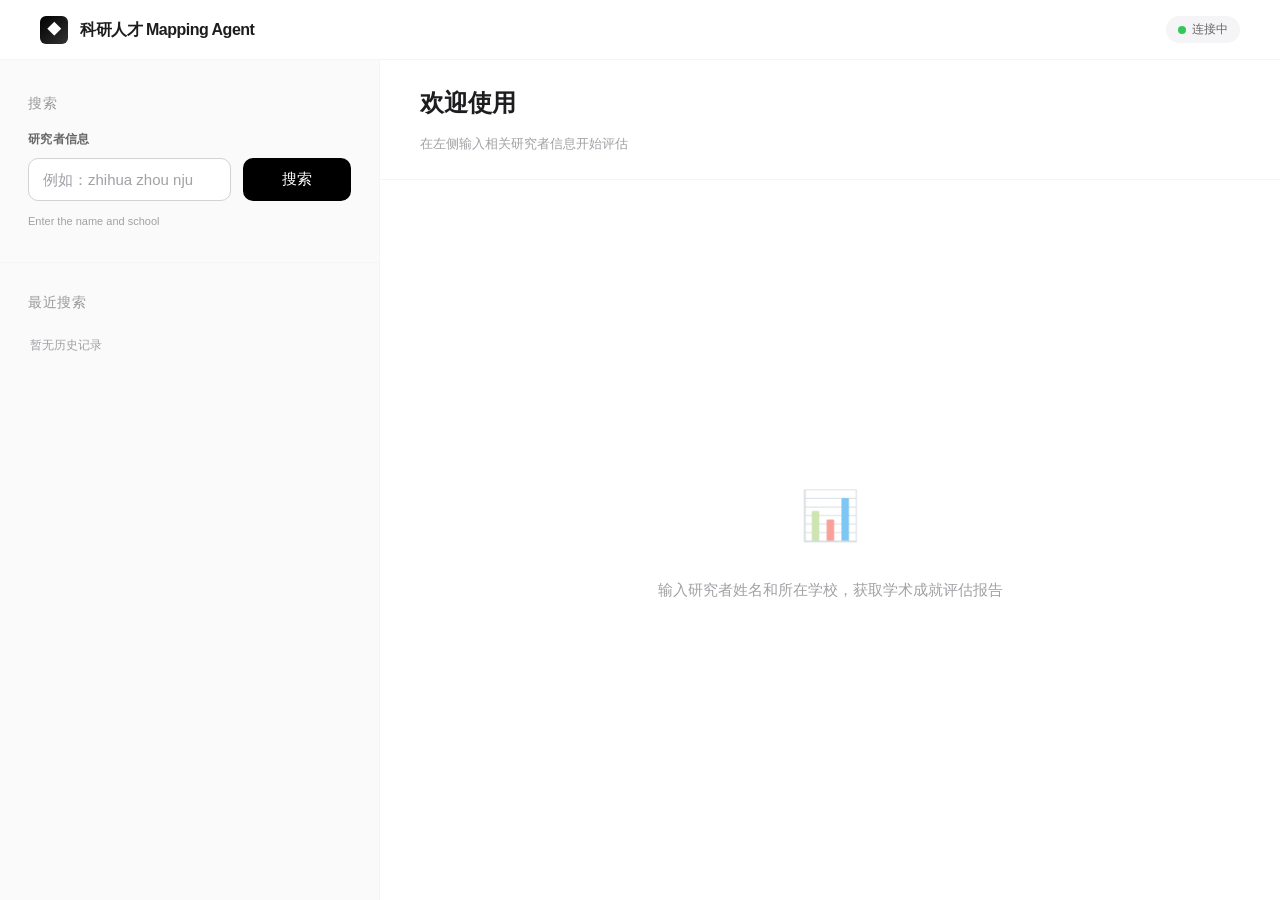
==== commit 89d57877: "Update index.html" ====
--- a/index.html
+++ b/index.html
@@ -1,8 +1,8 @@
 <!DOCTYPE html>
 <html lang="zh-CN">
 <head>
-  <meta charset="UTF-8" />
-  <meta name="viewport" content="width=device-width, initial-scale=1.0" />
+  <meta charset="UTF-8">
+  <meta name="viewport" content="width=device-width, initial-scale=1.0">
   <title>科研人才 Mapping Agent</title>
   <style>
     * { margin: 0; padding: 0; box-sizing: border-box; }
@@ -15,8 +15,15 @@
       line-height: 1.6;
     }
 
-    .container { display: flex; flex-direction: column; height: 100vh; position: relative; }
-
+    /* ============= 主容器 ============= */
+    .container {
+      display: flex;
+      flex-direction: column;
+      height: 100vh;
+      position: relative;
+    }
+
+    /* ============= 顶部导航栏 ============= */
     .header {
       height: 60px;
       display: flex;
@@ -51,7 +58,13 @@
       font-weight: 700;
     }
 
-    .header-right { display: flex; align-items: center; gap: 24px; font-size: 13px; color: #666666; }
+    .header-right {
+      display: flex;
+      align-items: center;
+      gap: 24px;
+      font-size: 13px;
+      color: #666666;
+    }
 
     .status-badge {
       display: flex;
@@ -62,14 +75,28 @@
       border-radius: 16px;
       font-size: 12px;
     }
+
     .status-dot {
-      width: 8px; height: 8px; background: #34c759; border-radius: 50%;
+      width: 8px;
+      height: 8px;
+      background: #34c759;
+      border-radius: 50%;
       animation: pulse 2s infinite;
     }
-    @keyframes pulse { 0%, 100% { opacity: 1; } 50% { opacity: 0.5; } }
-
-    .main { flex: 1; display: flex; overflow: hidden; }
-
+
+    @keyframes pulse {
+      0%, 100% { opacity: 1; }
+      50% { opacity: 0.5; }
+    }
+
+    /* ============= 主内容区 ============= */
+    .main {
+      flex: 1;
+      display: flex;
+      overflow: hidden;
+    }
+
+    /* ============= 左侧面板 ============= */
     .sidebar {
       width: 380px;
       border-right: 1px solid #f5f5f7;
@@ -78,20 +105,30 @@
       background: #fafafa;
       overflow-y: auto;
     }
-    .sidebar-content { flex: 1; overflow-y: auto; padding: 0; }
-
-    .search-panel { padding: 32px 28px; border-bottom: 1px solid #f5f5f7; }
+
+    .sidebar-content {
+      flex: 1;
+      overflow-y: auto;
+      padding: 0;
+    }
+
+    /* ============= 搜索面板 ============= */
+    .search-panel {
+      padding: 32px 28px;
+      border-bottom: 1px solid #f5f5f7;
+    }
 
     .search-title {
-      font-size: 14px; font-weight: 500; color: #999999;
-      text-transform: uppercase; letter-spacing: 0.5px;
-      margin-bottom: 14px;
+      font-size: 14px;
+      font-weight: 500;
+      color: #999999;
+      text-transform: uppercase;
+      letter-spacing: 0.5px;
+      margin-bottom: 16px;
     }
 
     .search-box { display: flex; flex-direction: column; gap: 16px; }
-
     .input-group { display: flex; flex-direction: column; gap: 8px; }
-
     .input-label {
       font-size: 12px;
       font-weight: 600;
@@ -100,9 +137,15 @@
       letter-spacing: 0.3px;
     }
 
-    /* 改一下：输入 + 按钮一体化布局 */
-    .search-actions { display: flex; gap: 12px; align-items: stretch; }
-    .input-wrapper { position: relative; display: flex; flex: 1; }
+    /* 输入 + 按钮一体化（你说的搜索框不好看，这里做了同风格改进） */
+    .search-actions {
+      display: flex;
+      gap: 12px;
+      align-items: stretch;
+    }
+
+    .input-wrapper { position: relative; display: flex; align-items: center; flex: 1; }
+
     input[type="text"] {
       width: 100%;
       padding: 12px 14px;
@@ -113,14 +156,23 @@
       transition: all 0.2s ease;
       font-family: -apple-system, BlinkMacSystemFont, 'Segoe UI', sans-serif;
     }
+
     input[type="text"]::placeholder { color: #a1a1a6; }
+
     input[type="text"]:focus {
       outline: none;
       border-color: #000000;
       box-shadow: 0 0 0 3px rgba(0, 0, 0, 0.08);
     }
 
-    .input-hint { font-size: 11px; color: #a1a1a6; margin-top: 4px; font-weight: 400; }
+    input[type="text"]:hover:not(:focus) { border-color: #b0b0b5; }
+
+    .input-hint {
+      font-size: 11px;
+      color: #a1a1a6;
+      margin-top: 4px;
+      font-weight: 400;
+    }
 
     .search-button {
       width: 108px;
@@ -136,14 +188,28 @@
       letter-spacing: 0.3px;
       flex-shrink: 0;
     }
+
     .search-button:hover { background: #1d1d1f; }
     .search-button:active { transform: scale(0.99); }
-    .search-button.loading { opacity: 0.65; cursor: not-allowed; }
-
-    .history-section { padding: 28px 28px 0; flex: 1; overflow-y: auto; }
+
+    .search-button.loading {
+      opacity: 0.65;
+      cursor: not-allowed;
+    }
+
+    /* ============= 历史记录 ============= */
+    .history-section {
+      padding: 28px 28px 0;
+      flex: 1;
+      overflow-y: auto;
+    }
+
     .history-title {
-      font-size: 14px; font-weight: 500; color: #999999;
-      text-transform: uppercase; letter-spacing: 0.5px;
+      font-size: 14px;
+      font-weight: 500;
+      color: #999999;
+      text-transform: uppercase;
+      letter-spacing: 0.5px;
       margin-bottom: 16px;
     }
 
@@ -158,11 +224,29 @@
       font-size: 13px;
       color: #1d1d1f;
     }
-    .history-item:hover { background: #f5f5f7; border-color: #d2d2d7; }
-    .history-item-name { font-weight: 500; margin-bottom: 4px; }
-    .history-item-school { font-size: 12px; color: #a1a1a6; }
-
-    .chat-area { flex: 1; display: flex; flex-direction: column; background: white; }
+
+    .history-item:hover {
+      background: #f5f5f7;
+      border-color: #d2d2d7;
+    }
+
+    .history-item-name {
+      font-weight: 500;
+      margin-bottom: 4px;
+    }
+
+    .history-item-school {
+      font-size: 12px;
+      color: #a1a1a6;
+    }
+
+    /* ============= 右侧聊天区 ============= */
+    .chat-area {
+      flex: 1;
+      display: flex;
+      flex-direction: column;
+      background: white;
+    }
 
     .chat-header {
       padding: 24px 40px;
@@ -174,8 +258,17 @@
       gap: 6px;
     }
 
-    .chat-header-title { font-size: 24px; font-weight: 600; color: #1d1d1f; }
-    .chat-header-subtitle { font-size: 13px; color: #a1a1a6; }
+    .chat-header-title {
+      font-size: 24px;
+      font-weight: 600;
+      color: #1d1d1f;
+      margin-bottom: 6px;
+    }
+
+    .chat-header-subtitle {
+      font-size: 13px;
+      color: #a1a1a6;
+    }
 
     .messages-container {
       flex: 1;
@@ -187,8 +280,17 @@
       background: white;
     }
 
-    .message { display: flex; flex-direction: column; gap: 8px; animation: slideIn 0.3s ease-out; }
-    @keyframes slideIn { from { opacity: 0; transform: translateY(10px);} to { opacity: 1; transform: translateY(0);} }
+    .message {
+      display: flex;
+      flex-direction: column;
+      gap: 8px;
+      animation: slideIn 0.3s ease-out;
+    }
+
+    @keyframes slideIn {
+      from { opacity: 0; transform: translateY(10px); }
+      to { opacity: 1; transform: translateY(0); }
+    }
 
     .message.user { align-items: flex-end; }
     .message.assistant { align-items: flex-start; }
@@ -200,39 +302,56 @@
       font-size: 15px;
       line-height: 1.5;
       word-wrap: break-word;
+      white-space: pre-wrap;
+      word-break: break-word;
     }
 
     .message.user .message-bubble {
-      background: #000000; color: white;
+      background: #000000;
+      color: white;
       border-bottom-right-radius: 4px;
     }
+
     .message.assistant .message-bubble {
-      background: #f5f5f7; color: #1d1d1f;
+      background: #f5f5f7;
+      color: #1d1d1f;
       border-bottom-left-radius: 4px;
     }
 
-    .message-time { font-size: 12px; color: #a1a1a6; }
+    .message-time {
+      font-size: 12px;
+      color: #a1a1a6;
+    }
 
     .loading-dots { display: flex; gap: 4px; }
-    .loading-dot { width: 8px; height: 8px; background: #d2d2d7; border-radius: 50%; animation: bounce 1.4s infinite; }
+    .loading-dot {
+      width: 8px; height: 8px; background: #d2d2d7; border-radius: 50%;
+      animation: bounce 1.4s infinite;
+    }
     .loading-dot:nth-child(2) { animation-delay: 0.2s; }
     .loading-dot:nth-child(3) { animation-delay: 0.4s; }
-    @keyframes bounce { 0%, 80%, 100% { opacity: 0.3; } 40% { opacity: 1; } }
-
+
+    @keyframes bounce {
+      0%, 80%, 100% { opacity: 0.3; }
+      40% { opacity: 1; }
+    }
+
+    /* ============= 空状态 ============= */
     .empty-state {
-      display: flex; flex-direction: column; align-items: center; justify-content: center;
-      height: 100%; gap: 24px; color: #a1a1a6; text-align: center;
-    }
+      display: flex;
+      flex-direction: column;
+      align-items: center;
+      justify-content: center;
+      height: 100%;
+      gap: 24px;
+      color: #a1a1a6;
+      text-align: center;
+    }
+
     .empty-icon { font-size: 48px; opacity: 0.5; }
-    .empty-text { font-size: 15px; max-width: 360px; }
-
-    .stats-grid {
-      display: grid;
-      grid-template-columns: 1fr;
-      gap: 12px;
-      margin-top: 6px;
-    }
-
+    .empty-text { font-size: 15px; max-width: 420px; }
+
+    /* ============= 统计卡片 ============= */
     .stats-card {
       background: white;
       border: 1px solid #e5e5e7;
@@ -241,37 +360,100 @@
     }
 
     .stat-row {
-      display: flex; justify-content: space-between; padding: 8px 0;
+      display: flex;
+      justify-content: space-between;
+      padding: 8px 0;
       border-bottom: 1px solid #f5f5f7;
       font-size: 13px;
     }
+
     .stat-row:last-child { border-bottom: none; }
     .stat-label { color: #a1a1a6; }
     .stat-value { font-weight: 700; color: #1d1d1f; }
 
-    .chart-card { padding: 16px; }
-    .chart-title { font-size: 13px; color: #666; font-weight: 600; margin-bottom: 10px; }
-    canvas { width: 100%; height: 220px; display: block; background: #ffffff; border-radius: 10px; }
-
-    /* 响应式 */
+    .chart-title {
+      font-size: 13px;
+      color: #666666;
+      font-weight: 700;
+      margin-bottom: 10px;
+    }
+
+    /* report_table */
+    .report-block {
+      background: #fafafa;
+      border: 1px solid #e5e5e7;
+      border-radius: 12px;
+      padding: 16px;
+      font-size: 13px;
+      color: #1d1d1f;
+      white-space: pre-wrap;
+      word-break: break-word;
+      font-family: ui-monospace, SFMono-Regular, Menlo, Monaco, Consolas, 'Liberation Mono', 'Courier New', monospace;
+    }
+
+    /* ============= Table (stats) ============= */
+    .stats-detail-grid {
+      display: grid;
+      grid-template-columns: 1fr;
+      gap: 10px;
+    }
+
+    .stats-mini-table {
+      display: grid;
+      grid-template-columns: 80px 1fr 1fr 80px;
+      gap: 8px;
+      align-items: center;
+      margin-top: 10px;
+    }
+
+    .cell {
+      font-size: 13px;
+      padding: 6px 0;
+    }
+
+    .cell.h {
+      color: #a1a1a6;
+      font-weight: 700;
+      font-size: 12px;
+      border-bottom: 1px solid #f5f5f7;
+      padding-bottom: 8px;
+    }
+
+    .cell.v {
+      color: #1d1d1f;
+      font-weight: 600;
+    }
+
+    .cell.v2 {
+      color: #666666;
+      font-weight: 500;
+    }
+
+    /* ============= 响应式 ============= */
     @media (max-width: 1200px) {
       .sidebar { width: 320px; }
       .search-panel { padding: 24px 20px; }
       .chat-header { padding: 20px 32px; }
       .messages-container { padding: 24px 32px; }
     }
+
     @media (max-width: 768px) {
       .header { padding: 0 20px; }
-      .sidebar { width: 100%; border-right: none; border-bottom: 1px solid #f5f5f7; max-height: 240px; }
+      .sidebar {
+        width: 100%;
+        border-right: none;
+        border-bottom: 1px solid #f5f5f7;
+        max-height: 240px;
+      }
       .main { flex-direction: column; }
-      .chat-area { flex: 1; }
       .message-bubble { max-width: 90%; }
       .chat-header { padding: 16px 20px; }
       .messages-container { padding: 16px 20px; }
+      .search-button { width: 96px; }
       .search-actions { gap: 10px; }
-      .search-button { width: 96px; }
-    }
-
+    }
+
+    /* ============= 滚动条 ============= */
     ::-webkit-scrollbar { width: 8px; }
     ::-webkit-scrollbar-track { background: transparent; }
     ::-webkit-scrollbar-thumb { background: #d2d2d7; border-radius: 4px; }
@@ -281,6 +463,7 @@
 
 <body>
   <div class="container">
+    <!-- 顶部导航栏 -->
     <div class="header">
       <div class="logo">
         <div class="logo-icon">◆</div>
@@ -294,6 +477,7 @@
       </div>
     </div>
 
+    <!-- 主内容区 -->
     <div class="main">
       <!-- 左侧面板 -->
       <div class="sidebar">
@@ -305,17 +489,19 @@
             <div class="search-box">
               <div class="input-group">
                 <label class="input-label">研究者信息</label>
+
                 <div class="search-actions">
                   <div class="input-wrapper">
                     <input
                       type="text"
                       id="searchInput"
-                      placeholder="例如：guozhen zhang nju"
+                      placeholder="例如：zhihua zhou nju"
                       autocomplete="off"
-                    />
+                    >
                   </div>
-                  <button id="searchBtn" class="search-button" type="button">搜索</button>
+                  <button id="searchBtn" type="button" class="search-button">搜索</button>
                 </div>
+
                 <div class="input-hint">Enter the name and school</div>
               </div>
             </div>
@@ -348,6 +534,7 @@
 
   <script>
     // ================== 配置：这里填你的 worker 域名 ==================
+    // 注意：你之前是 weathered-lab-9d3f.8f3va2ehrl.workers.dev 这种
     const WORKER_URL = "https://weathered-lab-9d3f.8f3va2ehrl.workers.dev";
 
     // ================== 状态管理 ==================
@@ -364,94 +551,14 @@
 
     function init() {
       renderHistory();
-      setupEventListeners();
-    }
-
-    function setupEventListeners() {
       searchInput.addEventListener("keydown", (e) => {
         if (e.key === "Enter" && !isLoading) performSearch();
       });
       searchBtn.addEventListener("click", performSearch);
     }
 
-    async function performSearch() {
-      const text = (searchInput.value || "").trim();
-      if (!text) {
-        alert("请输入研究者信息");
-        return;
-      }
-      if (isLoading) return;
-
-      isLoading = true;
-      setLoading(true);
-
-      // 写入历史
-      addToHistory(text);
-
-      // 清空右侧
-      messagesContainer.innerHTML = "";
-
-      // 用户消息
-      addMessage(text, "user");
-      addLoadingMessage();
-
-      try {
-        // 关键：n8n 侧接收的是 body.message（你前面就是这个结构）
-        const res = await fetch(WORKER_URL, {
-          method: "POST",
-          headers: { "Content-Type": "application/json" },
-          body: JSON.stringify({ message: text })
-        });
-
-        const raw = await res.text();
-
-        // 尝试解析 JSON（worker/n8n 都可能返回 JSON 或纯文本）
-        let data = null;
-        try { data = JSON.parse(raw); } catch { data = null; }
-
-        // 移除加载动画
-        removeLoadingMessage();
-
-        // 展示结果
-        if (res.ok) {
-          if (data && (data.error || data.message)) {
-            // 统一错误展示
-            const errMsg = data.message ? data.message : "请求失败";
-            addMessage(errMsg, "assistant");
-            chatTitle.textContent = "评估失败";
-            chatSubtitle.textContent = "请检查输入格式或稍后重试";
-            if (data.detail) {
-              addSmallBlock("错误详情：" + String(data.detail), false);
-            }
-            return;
-          }
-
-          // 成功：更新标题
-          const titleInfo = pickTitleInfo(data);
-          chatTitle.textContent = titleInfo.title;
-          chatSubtitle.textContent = titleInfo.subtitle;
-
-          // 右侧：展示 n8n 返回的主要字段 + 图表
-          renderN8nResult(data);
-        } else {
-          addMessage("请求失败：HTTP " + res.status, "assistant");
-          if (raw) addSmallBlock("返回内容：" + raw, true);
-          chatTitle.textContent = "请求失败";
-          chatSubtitle.textContent = "HTTP " + res.status;
-        }
-      } catch (e) {
-        console.error(e);
-        removeLoadingMessage();
-        addMessage("出错：" + e.message, "assistant");
-        chatTitle.textContent = "网络错误";
-        chatSubtitle.textContent = "请稍后重试";
-      } finally {
-        isLoading = false;
-        setLoading(false);
-      }
-    }
-
     function setLoading(loading) {
+      isLoading = loading;
       if (loading) {
         searchBtn.classList.add("loading");
         searchBtn.textContent = "处理中...";
@@ -461,6 +568,10 @@
       }
     }
 
+    function nowTime() {
+      return new Date().toLocaleTimeString("zh-CN", { hour: "2-digit", minute: "2-digit" });
+    }
+
     function addMessage(text, sender) {
       const messageDiv = document.createElement("div");
       messageDiv.className = `message ${sender}`;
@@ -471,23 +582,12 @@
 
       const time = document.createElement("div");
       time.className = "message-time";
-      time.textContent = new Date().toLocaleTimeString("zh-CN", { hour: "2-digit", minute: "2-digit" });
+      time.textContent = nowTime();
 
       messageDiv.appendChild(bubble);
       messageDiv.appendChild(time);
+
       messagesContainer.appendChild(messageDiv);
-      messagesContainer.scrollTop = messagesContainer.scrollHeight;
-    }
-
-    function addSmallBlock(text, isCode) {
-      const div = document.createElement("div");
-      div.className = "stats-card";
-      div.style.marginTop = "2px";
-      div.style.fontSize = "13px";
-      div.style.color = "#1d1d1f";
-      div.textContent = String(text);
-      if (isCode) div.style.fontFamily = "ui-monospace, SFMono-Regular, Menlo, Monaco, Consolas, 'Liberation Mono', 'Courier New', monospace";
-      messagesContainer.appendChild(div);
       messagesContainer.scrollTop = messagesContainer.scrollHeight;
     }
 
@@ -505,241 +605,259 @@
 
       bubble.appendChild(dots);
       messageDiv.appendChild(bubble);
+
       messagesContainer.appendChild(messageDiv);
       messagesContainer.scrollTop = messagesContainer.scrollHeight;
     }
 
     function removeLoadingMessage() {
-      const loadingMsg = document.getElementById("loadingMessage");
-      if (loadingMsg) loadingMsg.remove();
-    }
-
-    function renderN8nResult(data) {
-      if (!data || typeof data !== "object") {
-        addMessage("返回结果不是有效 JSON。", "assistant");
-        return;
-      }
-
-      // 1) 顶部简单摘要（如果 n8n 给了你截图里的字段）
-      const summary = [];
-      if (data.target_scholar) summary.push("学者：" + data.target_scholar);
-      if (data.total_papers != null) summary.push("总论文数：" + data.total_papers);
-      if (data.identified_count != null) summary.push("已识别数量：" + data.identified_count);
-      if (summary.length) {
-        addMessage(summary.join("，"), "assistant");
-      } else {
-        // 兜底：把整个 JSON 简短展示
-        addMessage("已获取评估结果（见下方统计）。", "assistant");
-      }
-
-      // 2) 统计卡片（尽量兼容你可能的字段命名）
-      const statsCard = buildStatsCardData(data);
-      if (statsCard) renderStatsCard(statsCard);
-
-      // 3) 绘图：如果 n8n 返回 stats 对象（例如 A/B/C/NON -> count/type/level）
-      if (data.stats && typeof data.stats === "object") {
-        renderStatsChart(data.stats);
-      }
-
-      // 4) 如果你还需要把 n8n 的原始输出展示出来（调试用）
-      // 你也可以注释掉这一段
-      if (data.need_ai_stats != null || data.stats) {
-        const debug = {
-          // 只取你可能关心的字段，避免输出太长
-          target_scholar: data.target_scholar,
-          total_papers: data.total_papers,
-          identified_count: data.identified_count,
-          need_ai_stats: data.need_ai_stats,
-          stats: data.stats
-        };
-        addSmallBlock("结果原始数据（部分）：\n" + JSON.stringify(debug, null, 2), true);
-      }
-    }
-
-    function pickTitleInfo(data) {
-      // 优先你截图里的 target_scholar
-      if (data.target_scholar) {
-        return {
-          title: "评估结果：" + data.target_scholar,
-          subtitle: (data.university ? data.university : "科研人才 mapping 统计")
-        };
-      }
-
-      // 否则使用 author_name/university（你 n8n code 节点可能返回）
-      if (data.author_name || data.university) {
-        return {
-          title: "评估结果：" + (data.author_name || "研究者"),
-          subtitle: (data.university ? data.university : "科研人才 mapping 统计")
-        };
-      }
-
-      return { title: "评估结果", subtitle: "已完成统计" };
-    }
-
-    function buildStatsCardData(data) {
-      // 支持你截图里的字段优先
-      if (data.total_papers != null || data.identified_count != null) {
-        return {
-          rows: [
-            { label: "总论文数", value: data.total_papers ?? 0 },
-            { label: "已识别数量", value: data.identified_count ?? 0 },
-            { label: "需要 AI 统计", value: data.need_ai_stats === undefined ? "-" : String(data.need_ai_stats) }
-          ]
-        };
-      }
-
-      // 如果有下面这种统计字段，也兼容一下（可选）
-      if (data.total_papers != null || data.non_ccf_a != null) {
-        return {
-          rows: [
-            { label: "总论文数", value: data.total_papers ?? 0 },
-            { label: "非 CCF-A", value: data.non_ccf_a ?? 0 },
-          ]
-        };
-      }
-
-      return null;
-    }
-
-    function renderStatsCard(card) {
-      const cardDiv = document.createElement("div");
-      cardDiv.className = "stats-card";
-
-      cardDiv.innerHTML = card.rows.map(r => `
+      const el = document.getElementById("loadingMessage");
+      if (el) el.remove();
+    }
+
+    function addStatsCard(rows) {
+      const card = document.createElement("div");
+      card.className = "stats-card";
+
+      card.innerHTML = rows.map(r => `
         <div class="stat-row">
           <span class="stat-label">${escapeHtml(r.label)}</span>
           <span class="stat-value">${escapeHtml(String(r.value))}</span>
         </div>
       `).join("");
 
-      messagesContainer.appendChild(cardDiv);
+      messagesContainer.appendChild(card);
       messagesContainer.scrollTop = messagesContainer.scrollHeight;
     }
 
-    function renderStatsChart(statsObj) {
-      const order = ["A", "B", "C", "NON", "Non", "non", ""];
-
-      const entries = Object.keys(statsObj).map((k) => {
-        const v = statsObj[k] || {};
-        const countRaw = v.count ?? v.num ?? v.value ?? 0;
-        const count = Number(countRaw) || 0;
-        return { key: k, count, v };
-      });
-
-      // 按你常见顺序排序；未知 key 放后面
-      entries.sort((a, b) => {
-        const ia = order.indexOf(a.key);
-        const ib = order.indexOf(b.key);
-        const sa = ia === -1 ? 999 : ia;
-        const sb = ib === -1 ? 999 : ib;
-        return sa - sb;
-      });
-
-      const max = Math.max(...entries.map(e => e.count), 1);
-
-      const cardDiv = document.createElement("div");
-      cardDiv.className = "stats-card chart-card";
-
+    function addStatsDetailCard(stats) {
+      const card = document.createElement("div");
+      card.className = "stats-card";
+
+      const keys = ["A", "B", "C", "NON"];
       const title = document.createElement("div");
       title.className = "chart-title";
       title.textContent = "CCF 等级分布（来自 n8n stats）";
 
-      const canvas = document.createElement("canvas");
-      canvas.width = 900; // 让线条更清晰（CSS 会缩放）
-      canvas.height = 320;
-
-      cardDiv.appendChild(title);
-      cardDiv.appendChild(canvas);
-      messagesContainer.appendChild(cardDiv);
-
-      const ctx = canvas.getContext("2d");
-
-      // 清空
-      ctx.clearRect(0, 0, canvas.width, canvas.height);
-
-      // 画背景网格
-      ctx.fillStyle = "#ffffff";
-      ctx.fillRect(0, 0, canvas.width, canvas.height);
-
-      const padding = 60;
-      const chartW = canvas.width - padding * 2;
-      const chartH = canvas.height - padding * 2;
-
-      // 网格线（4 段）
-      ctx.strokeStyle = "#f0f0f2";
-      ctx.lineWidth = 1;
-      for (let i = 0; i <= 4; i++) {
-        const y = padding + chartH - (chartH * i / 4);
-        ctx.beginPath();
-        ctx.moveTo(padding, y);
-        ctx.lineTo(padding + chartW, y);
-        ctx.stroke();
+      const grid = document.createElement("div");
+      grid.className = "stats-mini-table";
+
+      const headers = ["等级", "类型", "层级", "数量"];
+      headers.forEach((h) => {
+        const cell = document.createElement("div");
+        cell.className = "cell h";
+        cell.textContent = h;
+        grid.appendChild(cell);
+      });
+
+      keys.forEach((k) => {
+        const s = stats && stats[k] ? stats[k] : {};
+        const type = s.type ?? "-";
+        const level = s.level ?? "-";
+        const count = s.count ?? 0;
+
+        const c1 = document.createElement("div");
+        c1.className = "cell v2"; c1.textContent = k;
+        const c2 = document.createElement("div");
+        c2.className = "cell v2"; c2.textContent = type;
+        const c3 = document.createElement("div");
+        c3.className = "cell v2"; c3.textContent = level;
+        const c4 = document.createElement("div");
+        c4.className = "cell v"; c4.textContent = String(count);
+
+        grid.appendChild(c1);
+        grid.appendChild(c2);
+        grid.appendChild(c3);
+        grid.appendChild(c4);
+      });
+
+      card.appendChild(title);
+      card.appendChild(grid);
+
+      messagesContainer.appendChild(card);
+      messagesContainer.scrollTop = messagesContainer.scrollHeight;
+    }
+
+    function addReportTable(reportTable) {
+      const block = document.createElement("div");
+      block.className = "report-block";
+      block.textContent = String(reportTable);
+      messagesContainer.appendChild(block);
+      messagesContainer.scrollTop = messagesContainer.scrollHeight;
+    }
+
+    function parseWorkerResponse(rawText) {
+      // 你的 n8n 输出是数组：[{ ... }]
+      // worker 通常会把响应当成 text 返回，所以这里先 JSON.parse
+      let parsed;
+      try {
+        parsed = JSON.parse(rawText);
+      } catch {
+        return { ok: false, error: "返回内容不是有效 JSON", rawText };
       }
 
-      // 坐标轴
-      ctx.strokeStyle = "#e5e5e7";
-      ctx.beginPath();
-      ctx.moveTo(padding, padding);
-      ctx.lineTo(padding, padding + chartH);
-      ctx.lineTo(padding + chartW, padding + chartH);
-      ctx.stroke();
-
-      // 柱子
-      const barGap = 18;
-      const barCount = entries.length;
-      const totalGap = barGap * (barCount - 1);
-      const barW = Math.max(20, (chartW - totalGap) / barCount);
-
-      entries.forEach((e, idx) => {
-        const x = padding + idx * (barW + barGap);
-        const h = (e.count / max) * (chartH);
-        const y = padding + (chartH - h);
-
-        // 配色
-        const color = pickColor(e.key);
-        ctx.fillStyle = color;
-
-        // 柱子主体
-        roundRect(ctx, x, y, barW, h, 10);
-        ctx.fill();
-
-        // 柱子数量
-        ctx.fillStyle = "#333";
-        ctx.font = "16px -apple-system, BlinkMacSystemFont, 'Segoe UI', sans-serif";
-        ctx.textAlign = "center";
-        ctx.fillText(String(e.count), x + barW / 2, y - 8);
-
-        // x 轴 label（A/B/C/NON）
-        ctx.fillStyle = "#666";
-        ctx.font = "14px -apple-system, BlinkMacSystemFont, 'Segoe UI', sans-serif";
-        ctx.fillText(String(e.key), x + barW / 2, padding + chartH + 28);
+      // 如果是数组，取第 0 个
+      if (Array.isArray(parsed)) {
+        return { ok: true, payload: parsed[0], raw: parsed };
+      }
+      // 如果是对象，直接用
+      if (parsed && typeof parsed === "object") {
+        return { ok: true, payload: parsed, raw: parsed };
+      }
+
+      return { ok: false, error: "JSON 结构不符合预期", rawText };
+    }
+
+    async function performSearch() {
+      const text = (searchInput.value || "").trim();
+      if (!text) return alert("请输入研究者信息");
+      if (isLoading) return;
+
+      setLoading(true);
+
+      addToHistory(text);
+      messagesContainer.innerHTML = "";
+      addMessage(text, "user");
+      addLoadingMessage();
+
+      try {
+        const res = await fetch(WORKER_URL, {
+          method: "POST",
+          headers: { "Content-Type": "application/json" },
+          // 必须和你 n8n Code 里取的字段一致（你前面 n8n 用的是 body.message）
+          body: JSON.stringify({ message: text })
+        });
+
+        const raw = await res.text();
+        const parsed = parseWorkerResponse(raw);
+
+        removeLoadingMessage();
+
+        if (!res.ok) {
+          addMessage("请求失败：HTTP " + res.status, "assistant");
+          if (raw) addMessage("返回： " + raw.slice(0, 500), "assistant");
+          chatTitle.textContent = "请求失败";
+          chatSubtitle.textContent = "请检查网络或 Worker/N8N 配置";
+          return;
+        }
+
+        if (!parsed.ok || !parsed.payload) {
+          addMessage("返回结果解析失败，请稍后重试", "assistant");
+          if (parsed.error) addMessage(parsed.error, "assistant");
+          if (raw) addMessage("原始返回： " + raw.slice(0, 500), "assistant");
+          return;
+        }
+
+        const data = parsed.payload;
+
+        renderN8nResult(data);
+
+      } catch (e) {
+        removeLoadingMessage();
+        addMessage("请求失败：" + e.message, "assistant");
+        chatTitle.textContent = "网络错误";
+        chatSubtitle.textContent = "请稍后重试";
+      } finally {
+        setLoading(false);
+      }
+    }
+
+    function renderN8nResult(data) {
+      // 标题区域
+      const title = data.target_scholar || data.author_name || "评估结果";
+      const sub = data.university || data.university_name || "科研人才 mapping 统计";
+      chatTitle.textContent = "评估结果：" + title;
+      chatSubtitle.textContent = sub;
+
+      // 基本统计
+      const rows = [];
+      if (data.total_papers != null) rows.push({ label: "总论文数", value: data.total_papers });
+      if (data.identified_count != null) rows.push({ label: "已识别数量", value: data.identified_count });
+      if (data.need_ai_count != null) rows.push({ label: "需要 AI 统计", value: data.need_ai_count });
+
+      if (rows.length) addStatsCard(rows);
+
+      // stats 详情
+      if (data.stats && typeof data.stats === "object") {
+        addStatsDetailCard(data.stats);
+      } else {
+        addMessage("n8n 未返回 stats 统计明细", "assistant");
+      }
+
+      // report_table
+      if (data.report_table) {
+        addReportTable(data.report_table);
+      } else {
+        addMessage("n8n 未返回 report_table", "assistant");
+      }
+
+      // 额外兜底：如果有 need_ai_count / 其他字段不展示，可按需补
+    }
+
+    // ================== 历史记录 ==================
+    function parseQueryForHistory(query) {
+      const parts = (query || "").split(/[\s，,]+/).filter(Boolean);
+      const name = parts[0] || query;
+      const university = parts.slice(1).join(" ");
+      return { name, university };
+    }
+
+    function addToHistory(query) {
+      const { name, university } = parseQueryForHistory(query);
+
+      const item = {
+        name,
+        university,
+        query,
+        timestamp: new Date().toISOString()
+      };
+
+      // 去重 + 置顶
+      searchHistory = searchHistory.filter(h => h.query !== query);
+      searchHistory.unshift(item);
+      searchHistory = searchHistory.slice(0, 10);
+
+      localStorage.setItem("searchHistory", JSON.stringify(searchHistory));
+      renderHistory();
+    }
+
+    function renderHistory() {
+      historyList.innerHTML = "";
+
+      if (!searchHistory.length) {
+        const empty = document.createElement("div");
+        empty.style.color = "#a1a1a6";
+        empty.style.fontSize = "12px";
+        empty.style.padding = "6px 2px";
+        empty.textContent = "暂无历史记录";
+        historyList.appendChild(empty);
+        return;
+      }
+
+      searchHistory.forEach((item) => {
+        const div = document.createElement("div");
+        div.className = "history-item";
+
+        const name = item.name || "";
+        const uni = item.university || "";
+
+        div.innerHTML = `
+          <div class="history-item-name">${escapeHtml(name)}</div>
+          <div class="history-item-school">${escapeHtml(uni)}</div>
+        `;
+
+        div.addEventListener("click", () => {
+          searchInput.value = item.query;
+          performSearch();
+        });
+
+        historyList.appendChild(div);
       });
-
-      messagesContainer.scrollTop = messagesContainer.scrollHeight;
-    }
-
-    function pickColor(key) {
-      const k = String(key).toUpperCase();
-      if (k === "A") return "#111111";
-      if (k === "B") return "#3b82f6";
-      if (k === "C") return "#a855f7";
-      if (k === "NON" || k === "N0N" || k === "NONCCF" || k === "非") return "#f59e0b";
-      return "#6b7280";
-    }
-
-    function roundRect(ctx, x, y, w, h, r) {
-      const radius = Math.min(r, w / 2, h / 2);
-      ctx.beginPath();
-      ctx.moveTo(x + radius, y);
-      ctx.arcTo(x + w, y, x + w, y + h, radius);
-      ctx.arcTo(x + w, y + h, x, y + h, radius);
-      ctx.arcTo(x, y + h, x, y, radius);
-      ctx.arcTo(x, y, x + w, y, radius);
-      ctx.closePath();
-    }
-
+    }
+
+    // ================== 工具函数 ==================
     function escapeHtml(str) {
-      return str.replace(/[&<>"']/g, (m) => ({
+      return String(str).replace(/[&<>"']/g, (m) => ({
         "&": "&amp;",
         "<": "&lt;",
         ">": "&gt;",
@@ -748,47 +866,6 @@
       }[m]));
     }
 
-    // ================== 历史记录 ==================
-    function parseQueryForHistory(query) {
-      // 你的输入大概率是：作者 名字 大学缩写/名字
-      // 我们尽量取前两个 token 做“名字/学校”，学校允许包含多个词
-      const parts = (query || "").split(/[\s，,]+/).filter(Boolean);
-      const name = parts[0] || query;
-      const university = parts.slice(1).join(" ") || "";
-      return { name, university };
-    }
-
-    function addToHistory(query) {
-      const { name, university } = parseQueryForHistory(query);
-      const item = {
-        name,
-        university,
-        query,
-        timestamp: new Date().toISOString()
-      };
-
-      searchHistory = searchHistory.filter(h => h.query !== query);
-      searchHistory.unshift(item);
-      searchHistory = searchHistory.slice(0, 10);
-
-      localStorage.setItem("searchHistory", JSON.stringify(searchHistory));
-      renderHistory();
-    }
-
-    function renderHistory() {
-      historyList.innerHTML = searchHistory.map((item) => `
-        <div class="history-item" role="button" tabindex="0" onclick="selectFromHistory(${JSON.stringify(item.query)})" onkeydown="if(event.key==='Enter') selectFromHistory(${JSON.stringify(item.query)})">
-          <div class="history-item-name">${escapeHtml(item.name || "")}</div>
-          <div class="history-item-school">${escapeHtml(item.university || "")}</div>
-        </div>
-      `).join("");
-    }
-
-    function selectFromHistory(query) {
-      searchInput.value = query;
-      performSearch();
-    }
-
     init();
   </script>
 </body>
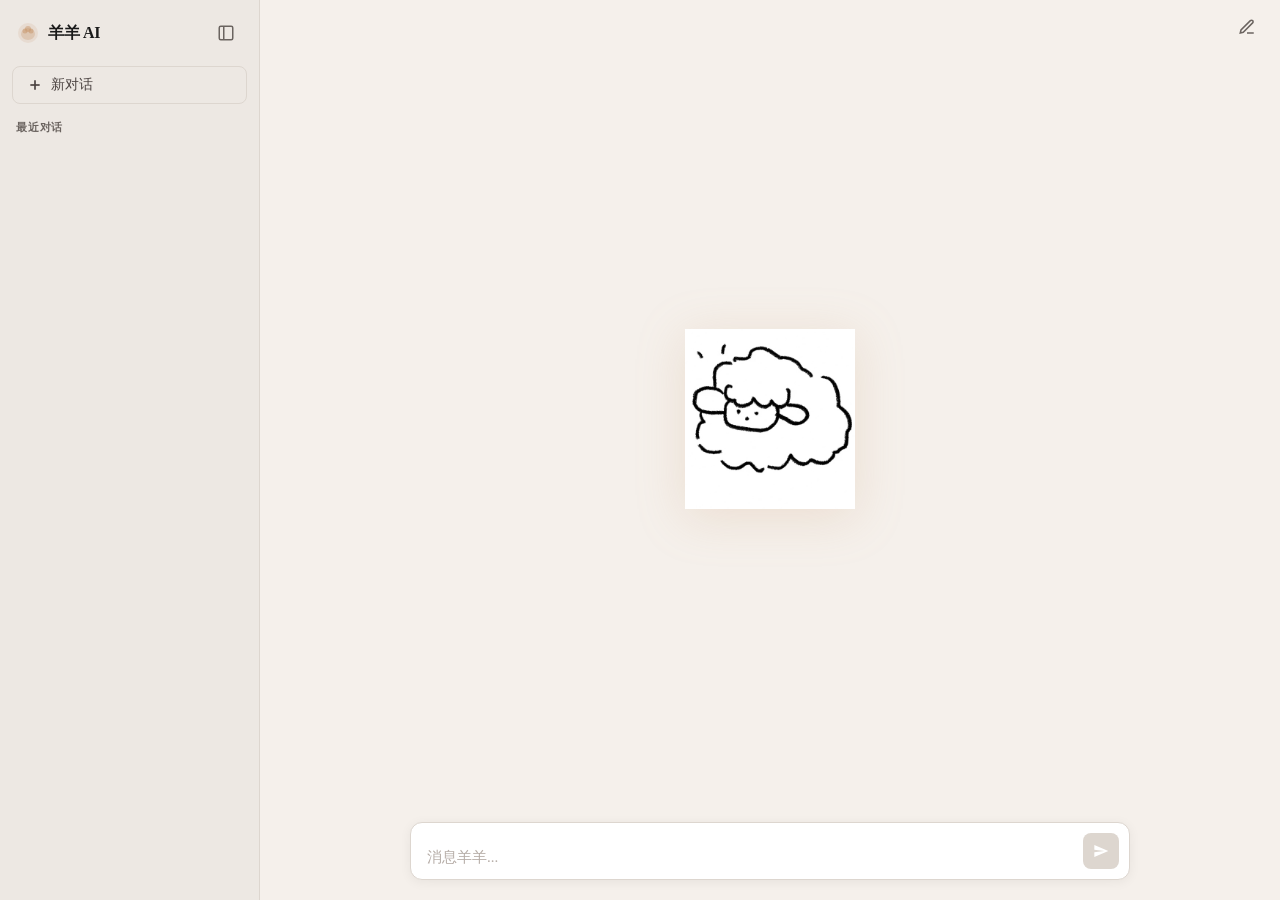
==== commit 9150c49c: "Add files via upload" ====
--- a/index.html
+++ b/index.html
@@ -1,872 +1,134 @@
 <!DOCTYPE html>
 <html lang="zh-CN">
 <head>
-  <meta charset="UTF-8">
-  <meta name="viewport" content="width=device-width, initial-scale=1.0">
-  <title>科研人才 Mapping Agent</title>
-  <style>
-    * { margin: 0; padding: 0; box-sizing: border-box; }
-    html, body { width: 100%; height: 100%; overflow: hidden; }
+  <meta charset="UTF-8" />
+  <meta name="viewport" content="width=device-width, initial-scale=1.0" />
+  <title>羊羊 AI</title>
+  <link rel="stylesheet" href="style.css" />
+</head>
+<body>
+  <div class="app">
+    <!-- 左侧边栏 -->
+    <aside class="sidebar" id="sidebar">
+      <div class="sidebar-header">
+        <div class="logo">
+          <svg width="24" height="24" viewBox="0 0 24 24" fill="none">
+            <circle cx="12" cy="12" r="10" fill="#c8956a" opacity="0.15"/>
+            <ellipse cx="12" cy="13" rx="7" ry="6" fill="#c8956a" opacity="0.3"/>
+            <circle cx="9" cy="10" r="2.5" fill="#c8956a" opacity="0.5"/>
+            <circle cx="15" cy="10" r="2.5" fill="#c8956a" opacity="0.5"/>
+            <circle cx="12" cy="8" r="3" fill="#c8956a" opacity="0.5"/>
+          </svg>
+          <span class="logo-text">羊羊 AI</span>
+        </div>
+        <button class="icon-btn" id="toggle-sidebar" title="收起侧栏">
+          <svg width="18" height="18" viewBox="0 0 24 24" fill="none" stroke="currentColor" stroke-width="2">
+            <rect x="3" y="3" width="18" height="18" rx="2"/>
+            <line x1="9" y1="3" x2="9" y2="21"/>
+          </svg>
+        </button>
+      </div>
 
-    body {
-      font-family: -apple-system, BlinkMacSystemFont, 'Segoe UI', 'Helvetica Neue', sans-serif;
-      background: #ffffff;
-      color: #1d1d1f;
-      line-height: 1.6;
-    }
+      <button class="new-chat-btn" id="new-chat-btn">
+        <svg width="16" height="16" viewBox="0 0 24 24" fill="none" stroke="currentColor" stroke-width="2.5">
+          <line x1="12" y1="5" x2="12" y2="19"/>
+          <line x1="5" y1="12" x2="19" y2="12"/>
+        </svg>
+        新对话
+      </button>
 
-    /* ============= 主容器 ============= */
-    .container {
-      display: flex;
-      flex-direction: column;
-      height: 100vh;
-      position: relative;
-    }
-
-    /* ============= 顶部导航栏 ============= */
-    .header {
-      height: 60px;
-      display: flex;
-      align-items: center;
-      justify-content: space-between;
-      padding: 0 40px;
-      border-bottom: 1px solid #f5f5f7;
-      background: #ffffff;
-      position: relative;
-      z-index: 10;
-    }
-
-    .logo {
-      display: flex;
-      align-items: center;
-      gap: 12px;
-      font-size: 16px;
-      font-weight: 600;
-      letter-spacing: -0.5px;
-    }
-
-    .logo-icon {
-      width: 28px;
-      height: 28px;
-      background: linear-gradient(135deg, #000000 0%, #333333 100%);
-      border-radius: 6px;
-      display: flex;
-      align-items: center;
-      justify-content: center;
-      color: white;
-      font-size: 14px;
-      font-weight: 700;
-    }
-
-    .header-right {
-      display: flex;
-      align-items: center;
-      gap: 24px;
-      font-size: 13px;
-      color: #666666;
-    }
-
-    .status-badge {
-      display: flex;
-      align-items: center;
-      gap: 6px;
-      padding: 4px 12px;
-      background: #f5f5f7;
-      border-radius: 16px;
-      font-size: 12px;
-    }
-
-    .status-dot {
-      width: 8px;
-      height: 8px;
-      background: #34c759;
-      border-radius: 50%;
-      animation: pulse 2s infinite;
-    }
-
-    @keyframes pulse {
-      0%, 100% { opacity: 1; }
-      50% { opacity: 0.5; }
-    }
-
-    /* ============= 主内容区 ============= */
-    .main {
-      flex: 1;
-      display: flex;
-      overflow: hidden;
-    }
-
-    /* ============= 左侧面板 ============= */
-    .sidebar {
-      width: 380px;
-      border-right: 1px solid #f5f5f7;
-      display: flex;
-      flex-direction: column;
-      background: #fafafa;
-      overflow-y: auto;
-    }
-
-    .sidebar-content {
-      flex: 1;
-      overflow-y: auto;
-      padding: 0;
-    }
-
-    /* ============= 搜索面板 ============= */
-    .search-panel {
-      padding: 32px 28px;
-      border-bottom: 1px solid #f5f5f7;
-    }
-
-    .search-title {
-      font-size: 14px;
-      font-weight: 500;
-      color: #999999;
-      text-transform: uppercase;
-      letter-spacing: 0.5px;
-      margin-bottom: 16px;
-    }
-
-    .search-box { display: flex; flex-direction: column; gap: 16px; }
-    .input-group { display: flex; flex-direction: column; gap: 8px; }
-    .input-label {
-      font-size: 12px;
-      font-weight: 600;
-      color: #666666;
-      text-transform: uppercase;
-      letter-spacing: 0.3px;
-    }
-
-    /* 输入 + 按钮一体化（你说的搜索框不好看，这里做了同风格改进） */
-    .search-actions {
-      display: flex;
-      gap: 12px;
-      align-items: stretch;
-    }
-
-    .input-wrapper { position: relative; display: flex; align-items: center; flex: 1; }
-
-    input[type="text"] {
-      width: 100%;
-      padding: 12px 14px;
-      border: 1px solid #d2d2d7;
-      border-radius: 10px;
-      font-size: 15px;
-      background: white;
-      transition: all 0.2s ease;
-      font-family: -apple-system, BlinkMacSystemFont, 'Segoe UI', sans-serif;
-    }
-
-    input[type="text"]::placeholder { color: #a1a1a6; }
-
-    input[type="text"]:focus {
-      outline: none;
-      border-color: #000000;
-      box-shadow: 0 0 0 3px rgba(0, 0, 0, 0.08);
-    }
-
-    input[type="text"]:hover:not(:focus) { border-color: #b0b0b5; }
-
-    .input-hint {
-      font-size: 11px;
-      color: #a1a1a6;
-      margin-top: 4px;
-      font-weight: 400;
-    }
-
-    .search-button {
-      width: 108px;
-      padding: 12px 0;
-      background: #000000;
-      color: white;
-      border: none;
-      border-radius: 10px;
-      font-size: 15px;
-      font-weight: 500;
-      cursor: pointer;
-      transition: all 0.2s ease;
-      letter-spacing: 0.3px;
-      flex-shrink: 0;
-    }
-
-    .search-button:hover { background: #1d1d1f; }
-    .search-button:active { transform: scale(0.99); }
-
-    .search-button.loading {
-      opacity: 0.65;
-      cursor: not-allowed;
-    }
-
-    /* ============= 历史记录 ============= */
-    .history-section {
-      padding: 28px 28px 0;
-      flex: 1;
-      overflow-y: auto;
-    }
-
-    .history-title {
-      font-size: 14px;
-      font-weight: 500;
-      color: #999999;
-      text-transform: uppercase;
-      letter-spacing: 0.5px;
-      margin-bottom: 16px;
-    }
-
-    .history-item {
-      padding: 12px 16px;
-      margin-bottom: 8px;
-      background: white;
-      border: 1px solid #e5e5e7;
-      border-radius: 10px;
-      cursor: pointer;
-      transition: all 0.2s ease;
-      font-size: 13px;
-      color: #1d1d1f;
-    }
-
-    .history-item:hover {
-      background: #f5f5f7;
-      border-color: #d2d2d7;
-    }
-
-    .history-item-name {
-      font-weight: 500;
-      margin-bottom: 4px;
-    }
-
-    .history-item-school {
-      font-size: 12px;
-      color: #a1a1a6;
-    }
-
-    /* ============= 右侧聊天区 ============= */
-    .chat-area {
-      flex: 1;
-      display: flex;
-      flex-direction: column;
-      background: white;
-    }
-
-    .chat-header {
-      padding: 24px 40px;
-      border-bottom: 1px solid #f5f5f7;
-      min-height: 80px;
-      display: flex;
-      flex-direction: column;
-      justify-content: center;
-      gap: 6px;
-    }
-
-    .chat-header-title {
-      font-size: 24px;
-      font-weight: 600;
-      color: #1d1d1f;
-      margin-bottom: 6px;
-    }
-
-    .chat-header-subtitle {
-      font-size: 13px;
-      color: #a1a1a6;
-    }
-
-    .messages-container {
-      flex: 1;
-      overflow-y: auto;
-      padding: 32px 40px;
-      display: flex;
-      flex-direction: column;
-      gap: 18px;
-      background: white;
-    }
-
-    .message {
-      display: flex;
-      flex-direction: column;
-      gap: 8px;
-      animation: slideIn 0.3s ease-out;
-    }
-
-    @keyframes slideIn {
-      from { opacity: 0; transform: translateY(10px); }
-      to { opacity: 1; transform: translateY(0); }
-    }
-
-    .message.user { align-items: flex-end; }
-    .message.assistant { align-items: flex-start; }
-
-    .message-bubble {
-      max-width: 80%;
-      padding: 12px 16px;
-      border-radius: 12px;
-      font-size: 15px;
-      line-height: 1.5;
-      word-wrap: break-word;
-      white-space: pre-wrap;
-      word-break: break-word;
-    }
-
-    .message.user .message-bubble {
-      background: #000000;
-      color: white;
-      border-bottom-right-radius: 4px;
-    }
-
-    .message.assistant .message-bubble {
-      background: #f5f5f7;
-      color: #1d1d1f;
-      border-bottom-left-radius: 4px;
-    }
-
-    .message-time {
-      font-size: 12px;
-      color: #a1a1a6;
-    }
-
-    .loading-dots { display: flex; gap: 4px; }
-    .loading-dot {
-      width: 8px; height: 8px; background: #d2d2d7; border-radius: 50%;
-      animation: bounce 1.4s infinite;
-    }
-    .loading-dot:nth-child(2) { animation-delay: 0.2s; }
-    .loading-dot:nth-child(3) { animation-delay: 0.4s; }
-
-    @keyframes bounce {
-      0%, 80%, 100% { opacity: 0.3; }
-      40% { opacity: 1; }
-    }
-
-    /* ============= 空状态 ============= */
-    .empty-state {
-      display: flex;
-      flex-direction: column;
-      align-items: center;
-      justify-content: center;
-      height: 100%;
-      gap: 24px;
-      color: #a1a1a6;
-      text-align: center;
-    }
-
-    .empty-icon { font-size: 48px; opacity: 0.5; }
-    .empty-text { font-size: 15px; max-width: 420px; }
-
-    /* ============= 统计卡片 ============= */
-    .stats-card {
-      background: white;
-      border: 1px solid #e5e5e7;
-      border-radius: 12px;
-      padding: 16px;
-    }
-
-    .stat-row {
-      display: flex;
-      justify-content: space-between;
-      padding: 8px 0;
-      border-bottom: 1px solid #f5f5f7;
-      font-size: 13px;
-    }
-
-    .stat-row:last-child { border-bottom: none; }
-    .stat-label { color: #a1a1a6; }
-    .stat-value { font-weight: 700; color: #1d1d1f; }
-
-    .chart-title {
-      font-size: 13px;
-      color: #666666;
-      font-weight: 700;
-      margin-bottom: 10px;
-    }
-
-    /* report_table */
-    .report-block {
-      background: #fafafa;
-      border: 1px solid #e5e5e7;
-      border-radius: 12px;
-      padding: 16px;
-      font-size: 13px;
-      color: #1d1d1f;
-      white-space: pre-wrap;
-      word-break: break-word;
-      font-family: ui-monospace, SFMono-Regular, Menlo, Monaco, Consolas, 'Liberation Mono', 'Courier New', monospace;
-    }
-
-    /* ============= Table (stats) ============= */
-    .stats-detail-grid {
-      display: grid;
-      grid-template-columns: 1fr;
-      gap: 10px;
-    }
-
-    .stats-mini-table {
-      display: grid;
-      grid-template-columns: 80px 1fr 1fr 80px;
-      gap: 8px;
-      align-items: center;
-      margin-top: 10px;
-    }
-
-    .cell {
-      font-size: 13px;
-      padding: 6px 0;
-    }
-
-    .cell.h {
-      color: #a1a1a6;
-      font-weight: 700;
-      font-size: 12px;
-      border-bottom: 1px solid #f5f5f7;
-      padding-bottom: 8px;
-    }
-
-    .cell.v {
-      color: #1d1d1f;
-      font-weight: 600;
-    }
-
-    .cell.v2 {
-      color: #666666;
-      font-weight: 500;
-    }
-
-    /* ============= 响应式 ============= */
-    @media (max-width: 1200px) {
-      .sidebar { width: 320px; }
-      .search-panel { padding: 24px 20px; }
-      .chat-header { padding: 20px 32px; }
-      .messages-container { padding: 24px 32px; }
-    }
-
-    @media (max-width: 768px) {
-      .header { padding: 0 20px; }
-      .sidebar {
-        width: 100%;
-        border-right: none;
-        border-bottom: 1px solid #f5f5f7;
-        max-height: 240px;
-      }
-      .main { flex-direction: column; }
-      .message-bubble { max-width: 90%; }
-      .chat-header { padding: 16px 20px; }
-      .messages-container { padding: 16px 20px; }
-      .search-button { width: 96px; }
-      .search-actions { gap: 10px; }
-    }
-
-    /* ============= 滚动条 ============= */
-    ::-webkit-scrollbar { width: 8px; }
-    ::-webkit-scrollbar-track { background: transparent; }
-    ::-webkit-scrollbar-thumb { background: #d2d2d7; border-radius: 4px; }
-    ::-webkit-scrollbar-thumb:hover { background: #999999; }
-  </style>
-</head>
-
-<body>
-  <div class="container">
-    <!-- 顶部导航栏 -->
-    <div class="header">
-      <div class="logo">
-        <div class="logo-icon">◆</div>
-        <span>科研人才 Mapping Agent</span>
-      </div>
-      <div class="header-right">
-        <div class="status-badge">
-          <div class="status-dot"></div>
-          <span>连接中</span>
+      <div class="history-section">
+        <div class="history-label">最近对话</div>
+        <div class="history-list" id="history-list">
+          <!-- 动态插入 -->
         </div>
       </div>
-    </div>
+    </aside>
 
     <!-- 主内容区 -->
-    <div class="main">
-      <!-- 左侧面板 -->
-      <div class="sidebar">
-        <div class="sidebar-content">
-          <!-- 搜索面板 -->
-          <div class="search-panel">
-            <div class="search-title">搜索</div>
+    <main class="main" id="main">
+      <!-- 顶部栏 -->
+      <header class="topbar">
+        <button class="icon-btn" id="open-sidebar" title="展开侧栏" style="display:none;">
+          <svg width="18" height="18" viewBox="0 0 24 24" fill="none" stroke="currentColor" stroke-width="2">
+            <line x1="3" y1="6" x2="21" y2="6"/>
+            <line x1="3" y1="12" x2="21" y2="12"/>
+            <line x1="3" y1="18" x2="21" y2="18"/>
+          </svg>
+        </button>
+        <div class="spacer"></div>
+        <button class="new-chat-icon-btn" id="new-chat-top" title="新对话">
+          <svg width="18" height="18" viewBox="0 0 24 24" fill="none" stroke="currentColor" stroke-width="2">
+            <path d="M12 20h9"/>
+            <path d="M16.5 3.5a2.121 2.121 0 013 3L7 19l-4 1 1-4L16.5 3.5z"/>
+          </svg>
+        </button>
+      </header>
 
-            <div class="search-box">
-              <div class="input-group">
-                <label class="input-label">研究者信息</label>
-
-                <div class="search-actions">
-                  <div class="input-wrapper">
-                    <input
-                      type="text"
-                      id="searchInput"
-                      placeholder="例如：zhihua zhou nju"
-                      autocomplete="off"
-                    >
-                  </div>
-                  <button id="searchBtn" type="button" class="search-button">搜索</button>
-                </div>
-
-                <div class="input-hint">Enter the name and school</div>
-              </div>
-            </div>
-          </div>
-
-          <!-- 历史记录 -->
-          <div class="history-section">
-            <div class="history-title">最近搜索</div>
-            <div id="historyList"></div>
+      <!-- 对话内容区 -->
+      <div class="chat-container" id="chat-container">
+        <!-- 欢迎页 -->
+        <div class="welcome" id="welcome">
+          <div class="sheep-wrap">
+            <img src="sheep.png" alt="羊羊" class="sheep-img" id="sheep-img" />
+            <!-- SVG fallback，若图片加载失败则显示 -->
+            <svg class="sheep-svg" id="sheep-svg" viewBox="0 0 200 200" xmlns="http://www.w3.org/2000/svg" style="display:none;">
+              <!-- 身体 -->
+              <ellipse cx="100" cy="140" rx="55" ry="40" fill="white" stroke="#ccc" stroke-width="2"/>
+              <!-- 羊毛团 -->
+              <circle cx="100" cy="95" r="42" fill="white" stroke="#ccc" stroke-width="2"/>
+              <circle cx="72" cy="85" r="28" fill="white" stroke="#ccc" stroke-width="2"/>
+              <circle cx="128" cy="85" r="28" fill="white" stroke="#ccc" stroke-width="2"/>
+              <circle cx="85" cy="68" r="22" fill="white" stroke="#ccc" stroke-width="2"/>
+              <circle cx="115" cy="68" r="22" fill="white" stroke="#ccc" stroke-width="2"/>
+              <circle cx="100" cy="62" r="20" fill="white" stroke="#ccc" stroke-width="2"/>
+              <!-- 脸 -->
+              <ellipse cx="100" cy="105" rx="28" ry="25" fill="white" stroke="#ccc" stroke-width="1.5"/>
+              <!-- 眼睛 -->
+              <ellipse cx="91" cy="100" rx="4" ry="5" fill="#333"/>
+              <ellipse cx="109" cy="100" rx="4" ry="5" fill="#333"/>
+              <circle cx="92" cy="99" r="1.5" fill="white"/>
+              <circle cx="110" cy="99" r="1.5" fill="white"/>
+              <!-- 腮红 -->
+              <ellipse cx="84" cy="109" rx="6" ry="4" fill="#ffb6c1" opacity="0.7"/>
+              <ellipse cx="116" cy="109" rx="6" ry="4" fill="#ffb6c1" opacity="0.7"/>
+              <!-- 嘴 -->
+              <path d="M95 114 Q100 119 105 114" fill="none" stroke="#888" stroke-width="1.5" stroke-linecap="round"/>
+              <!-- 腿 -->
+              <rect x="76" y="170" width="12" height="20" rx="6" fill="white" stroke="#ccc" stroke-width="1.5"/>
+              <rect x="112" y="170" width="12" height="20" rx="6" fill="white" stroke="#ccc" stroke-width="1.5"/>
+              <rect x="88" y="172" width="12" height="18" rx="6" fill="white" stroke="#ccc" stroke-width="1.5"/>
+              <rect x="100" y="172" width="12" height="18" rx="6" fill="white" stroke="#ccc" stroke-width="1.5"/>
+              <!-- 爱心 -->
+              <path d="M68 58 C68 54 62 50 58 54 C54 58 58 64 68 70 C78 64 82 58 78 54 C74 50 68 54 68 58Z" fill="#ff6b8a" opacity="0.85"/>
+              <path d="M82 48 C82 45 77 42 74 45 C71 48 74 53 82 58 C90 53 93 48 90 45 C87 42 82 45 82 48Z" fill="#ff6b8a" opacity="0.85"/>
+            </svg>
           </div>
         </div>
+
+        <!-- 消息列表 -->
+        <div class="messages" id="messages"></div>
       </div>
 
-      <!-- 右侧聊天区 -->
-      <div class="chat-area">
-        <div class="chat-header">
-          <div class="chat-header-title" id="chatTitle">欢迎使用</div>
-          <div class="chat-header-subtitle" id="chatSubtitle">在左侧输入相关研究者信息开始评估</div>
-        </div>
-
-        <div class="messages-container" id="messagesContainer">
-          <div class="empty-state">
-            <div class="empty-icon">📊</div>
-            <div class="empty-text">输入研究者姓名和所在学校，获取学术成就评估报告</div>
-          </div>
+      <!-- 输入区 -->
+      <div class="input-area">
+        <div class="input-box">
+          <textarea
+            id="user-input"
+            placeholder="消息羊羊..."
+            rows="1"
+            maxlength="4000"
+          ></textarea>
+          <button class="send-btn" id="send-btn" disabled>
+            <svg width="16" height="16" viewBox="0 0 24 24" fill="currentColor">
+              <path d="M2.01 21L23 12 2.01 3 2 10l15 2-15 2z"/>
+            </svg>
+          </button>
         </div>
       </div>
-    </div>
+    </main>
   </div>
 
-  <script>
-    // ================== 配置：这里填你的 worker 域名 ==================
-    // 注意：你之前是 weathered-lab-9d3f.8f3va2ehrl.workers.dev 这种
-    const WORKER_URL = "https://weathered-lab-9d3f.8f3va2ehrl.workers.dev";
-
-    // ================== 状态管理 ==================
-    let isLoading = false;
-    let searchHistory = JSON.parse(localStorage.getItem("searchHistory") || "[]");
-
-    // ================== DOM ==================
-    const searchInput = document.getElementById("searchInput");
-    const searchBtn = document.getElementById("searchBtn");
-    const messagesContainer = document.getElementById("messagesContainer");
-    const chatTitle = document.getElementById("chatTitle");
-    const chatSubtitle = document.getElementById("chatSubtitle");
-    const historyList = document.getElementById("historyList");
-
-    function init() {
-      renderHistory();
-      searchInput.addEventListener("keydown", (e) => {
-        if (e.key === "Enter" && !isLoading) performSearch();
-      });
-      searchBtn.addEventListener("click", performSearch);
-    }
-
-    function setLoading(loading) {
-      isLoading = loading;
-      if (loading) {
-        searchBtn.classList.add("loading");
-        searchBtn.textContent = "处理中...";
-      } else {
-        searchBtn.classList.remove("loading");
-        searchBtn.textContent = "搜索";
-      }
-    }
-
-    function nowTime() {
-      return new Date().toLocaleTimeString("zh-CN", { hour: "2-digit", minute: "2-digit" });
-    }
-
-    function addMessage(text, sender) {
-      const messageDiv = document.createElement("div");
-      messageDiv.className = `message ${sender}`;
-
-      const bubble = document.createElement("div");
-      bubble.className = "message-bubble";
-      bubble.textContent = String(text);
-
-      const time = document.createElement("div");
-      time.className = "message-time";
-      time.textContent = nowTime();
-
-      messageDiv.appendChild(bubble);
-      messageDiv.appendChild(time);
-
-      messagesContainer.appendChild(messageDiv);
-      messagesContainer.scrollTop = messagesContainer.scrollHeight;
-    }
-
-    function addLoadingMessage() {
-      const messageDiv = document.createElement("div");
-      messageDiv.className = "message assistant";
-      messageDiv.id = "loadingMessage";
-
-      const bubble = document.createElement("div");
-      bubble.className = "message-bubble";
-
-      const dots = document.createElement("div");
-      dots.className = "loading-dots";
-      dots.innerHTML = '<div class="loading-dot"></div><div class="loading-dot"></div><div class="loading-dot"></div>';
-
-      bubble.appendChild(dots);
-      messageDiv.appendChild(bubble);
-
-      messagesContainer.appendChild(messageDiv);
-      messagesContainer.scrollTop = messagesContainer.scrollHeight;
-    }
-
-    function removeLoadingMessage() {
-      const el = document.getElementById("loadingMessage");
-      if (el) el.remove();
-    }
-
-    function addStatsCard(rows) {
-      const card = document.createElement("div");
-      card.className = "stats-card";
-
-      card.innerHTML = rows.map(r => `
-        <div class="stat-row">
-          <span class="stat-label">${escapeHtml(r.label)}</span>
-          <span class="stat-value">${escapeHtml(String(r.value))}</span>
-        </div>
-      `).join("");
-
-      messagesContainer.appendChild(card);
-      messagesContainer.scrollTop = messagesContainer.scrollHeight;
-    }
-
-    function addStatsDetailCard(stats) {
-      const card = document.createElement("div");
-      card.className = "stats-card";
-
-      const keys = ["A", "B", "C", "NON"];
-      const title = document.createElement("div");
-      title.className = "chart-title";
-      title.textContent = "CCF 等级分布（来自 n8n stats）";
-
-      const grid = document.createElement("div");
-      grid.className = "stats-mini-table";
-
-      const headers = ["等级", "类型", "层级", "数量"];
-      headers.forEach((h) => {
-        const cell = document.createElement("div");
-        cell.className = "cell h";
-        cell.textContent = h;
-        grid.appendChild(cell);
-      });
-
-      keys.forEach((k) => {
-        const s = stats && stats[k] ? stats[k] : {};
-        const type = s.type ?? "-";
-        const level = s.level ?? "-";
-        const count = s.count ?? 0;
-
-        const c1 = document.createElement("div");
-        c1.className = "cell v2"; c1.textContent = k;
-        const c2 = document.createElement("div");
-        c2.className = "cell v2"; c2.textContent = type;
-        const c3 = document.createElement("div");
-        c3.className = "cell v2"; c3.textContent = level;
-        const c4 = document.createElement("div");
-        c4.className = "cell v"; c4.textContent = String(count);
-
-        grid.appendChild(c1);
-        grid.appendChild(c2);
-        grid.appendChild(c3);
-        grid.appendChild(c4);
-      });
-
-      card.appendChild(title);
-      card.appendChild(grid);
-
-      messagesContainer.appendChild(card);
-      messagesContainer.scrollTop = messagesContainer.scrollHeight;
-    }
-
-    function addReportTable(reportTable) {
-      const block = document.createElement("div");
-      block.className = "report-block";
-      block.textContent = String(reportTable);
-      messagesContainer.appendChild(block);
-      messagesContainer.scrollTop = messagesContainer.scrollHeight;
-    }
-
-    function parseWorkerResponse(rawText) {
-      // 你的 n8n 输出是数组：[{ ... }]
-      // worker 通常会把响应当成 text 返回，所以这里先 JSON.parse
-      let parsed;
-      try {
-        parsed = JSON.parse(rawText);
-      } catch {
-        return { ok: false, error: "返回内容不是有效 JSON", rawText };
-      }
-
-      // 如果是数组，取第 0 个
-      if (Array.isArray(parsed)) {
-        return { ok: true, payload: parsed[0], raw: parsed };
-      }
-      // 如果是对象，直接用
-      if (parsed && typeof parsed === "object") {
-        return { ok: true, payload: parsed, raw: parsed };
-      }
-
-      return { ok: false, error: "JSON 结构不符合预期", rawText };
-    }
-
-    async function performSearch() {
-      const text = (searchInput.value || "").trim();
-      if (!text) return alert("请输入研究者信息");
-      if (isLoading) return;
-
-      setLoading(true);
-
-      addToHistory(text);
-      messagesContainer.innerHTML = "";
-      addMessage(text, "user");
-      addLoadingMessage();
-
-      try {
-        const res = await fetch(WORKER_URL, {
-          method: "POST",
-          headers: { "Content-Type": "application/json" },
-          // 必须和你 n8n Code 里取的字段一致（你前面 n8n 用的是 body.message）
-          body: JSON.stringify({ message: text })
-        });
-
-        const raw = await res.text();
-        const parsed = parseWorkerResponse(raw);
-
-        removeLoadingMessage();
-
-        if (!res.ok) {
-          addMessage("请求失败：HTTP " + res.status, "assistant");
-          if (raw) addMessage("返回： " + raw.slice(0, 500), "assistant");
-          chatTitle.textContent = "请求失败";
-          chatSubtitle.textContent = "请检查网络或 Worker/N8N 配置";
-          return;
-        }
-
-        if (!parsed.ok || !parsed.payload) {
-          addMessage("返回结果解析失败，请稍后重试", "assistant");
-          if (parsed.error) addMessage(parsed.error, "assistant");
-          if (raw) addMessage("原始返回： " + raw.slice(0, 500), "assistant");
-          return;
-        }
-
-        const data = parsed.payload;
-
-        renderN8nResult(data);
-
-      } catch (e) {
-        removeLoadingMessage();
-        addMessage("请求失败：" + e.message, "assistant");
-        chatTitle.textContent = "网络错误";
-        chatSubtitle.textContent = "请稍后重试";
-      } finally {
-        setLoading(false);
-      }
-    }
-
-    function renderN8nResult(data) {
-      // 标题区域
-      const title = data.target_scholar || data.author_name || "评估结果";
-      const sub = data.university || data.university_name || "科研人才 mapping 统计";
-      chatTitle.textContent = "评估结果：" + title;
-      chatSubtitle.textContent = sub;
-
-      // 基本统计
-      const rows = [];
-      if (data.total_papers != null) rows.push({ label: "总论文数", value: data.total_papers });
-      if (data.identified_count != null) rows.push({ label: "已识别数量", value: data.identified_count });
-      if (data.need_ai_count != null) rows.push({ label: "需要 AI 统计", value: data.need_ai_count });
-
-      if (rows.length) addStatsCard(rows);
-
-      // stats 详情
-      if (data.stats && typeof data.stats === "object") {
-        addStatsDetailCard(data.stats);
-      } else {
-        addMessage("n8n 未返回 stats 统计明细", "assistant");
-      }
-
-      // report_table
-      if (data.report_table) {
-        addReportTable(data.report_table);
-      } else {
-        addMessage("n8n 未返回 report_table", "assistant");
-      }
-
-      // 额外兜底：如果有 need_ai_count / 其他字段不展示，可按需补
-    }
-
-    // ================== 历史记录 ==================
-    function parseQueryForHistory(query) {
-      const parts = (query || "").split(/[\s，,]+/).filter(Boolean);
-      const name = parts[0] || query;
-      const university = parts.slice(1).join(" ");
-      return { name, university };
-    }
-
-    function addToHistory(query) {
-      const { name, university } = parseQueryForHistory(query);
-
-      const item = {
-        name,
-        university,
-        query,
-        timestamp: new Date().toISOString()
-      };
-
-      // 去重 + 置顶
-      searchHistory = searchHistory.filter(h => h.query !== query);
-      searchHistory.unshift(item);
-      searchHistory = searchHistory.slice(0, 10);
-
-      localStorage.setItem("searchHistory", JSON.stringify(searchHistory));
-      renderHistory();
-    }
-
-    function renderHistory() {
-      historyList.innerHTML = "";
-
-      if (!searchHistory.length) {
-        const empty = document.createElement("div");
-        empty.style.color = "#a1a1a6";
-        empty.style.fontSize = "12px";
-        empty.style.padding = "6px 2px";
-        empty.textContent = "暂无历史记录";
-        historyList.appendChild(empty);
-        return;
-      }
-
-      searchHistory.forEach((item) => {
-        const div = document.createElement("div");
-        div.className = "history-item";
-
-        const name = item.name || "";
-        const uni = item.university || "";
-
-        div.innerHTML = `
-          <div class="history-item-name">${escapeHtml(name)}</div>
-          <div class="history-item-school">${escapeHtml(uni)}</div>
-        `;
-
-        div.addEventListener("click", () => {
-          searchInput.value = item.query;
-          performSearch();
-        });
-
-        historyList.appendChild(div);
-      });
-    }
-
-    // ================== 工具函数 ==================
-    function escapeHtml(str) {
-      return String(str).replace(/[&<>"']/g, (m) => ({
-        "&": "&amp;",
-        "<": "&lt;",
-        ">": "&gt;",
-        '"': "&quot;",
-        "'": "&#039;"
-      }[m]));
-    }
-
-    init();
-  </script>
+  <script src="app.js"></script>
 </body>
 </html>
--- a/style.css
+++ b/style.css
@@ -0,0 +1,387 @@
+/* ============================================================
+   全局变量 & Reset
+   ============================================================ */
+*, *::before, *::after { box-sizing: border-box; margin: 0; padding: 0; }
+
+:root {
+  --bg-main:       #f5f0eb;   /* 主背景 - 暖米色 */
+  --bg-sidebar:    #ede8e3;   /* 侧边栏 - 稍深米色 */
+  --bg-input:      #ffffff;   /* 输入框 */
+  --bg-msg-user:   #c8956a;   /* 用户气泡 - 暖棕橙 */
+  --bg-msg-ai:     #ffffff;   /* AI气泡 */
+  --text-primary:  #1a1a1a;
+  --text-secondary:#6b6460;
+  --text-sidebar:  #4a4240;
+  --border:        #ddd6cf;
+  --accent:        #c8956a;
+  --accent-hover:  #b5805a;
+  --sidebar-w:     260px;
+  --radius:        12px;
+  --font: 'Georgia', 'Noto Serif SC', serif;
+}
+
+html, body { height: 100%; font-family: var(--font); background: var(--bg-main); color: var(--text-primary); }
+
+/* ============================================================
+   布局
+   ============================================================ */
+.app {
+  display: flex;
+  height: 100vh;
+  overflow: hidden;
+}
+
+/* ============================================================
+   侧边栏
+   ============================================================ */
+.sidebar {
+  width: var(--sidebar-w);
+  min-width: var(--sidebar-w);
+  background: var(--bg-sidebar);
+  border-right: 1px solid var(--border);
+  display: flex;
+  flex-direction: column;
+  padding: 12px 0;
+  transition: width 0.25s ease, min-width 0.25s ease, opacity 0.2s;
+  overflow: hidden;
+}
+
+.sidebar.collapsed {
+  width: 0;
+  min-width: 0;
+  opacity: 0;
+  pointer-events: none;
+}
+
+.sidebar-header {
+  display: flex;
+  align-items: center;
+  justify-content: space-between;
+  padding: 4px 16px 12px;
+}
+
+.logo {
+  display: flex;
+  align-items: center;
+  gap: 8px;
+}
+
+.logo-text {
+  font-size: 16px;
+  font-weight: 700;
+  color: var(--text-primary);
+  letter-spacing: -0.3px;
+}
+
+.new-chat-btn {
+  display: flex;
+  align-items: center;
+  gap: 8px;
+  margin: 4px 12px 16px;
+  padding: 9px 14px;
+  background: transparent;
+  border: 1.5px solid var(--border);
+  border-radius: 8px;
+  font-size: 14px;
+  color: var(--text-sidebar);
+  cursor: pointer;
+  transition: background 0.15s, border-color 0.15s;
+  font-family: var(--font);
+}
+
+.new-chat-btn:hover {
+  background: rgba(200, 149, 106, 0.1);
+  border-color: var(--accent);
+  color: var(--accent);
+}
+
+.history-section { flex: 1; overflow: hidden; display: flex; flex-direction: column; }
+
+.history-label {
+  font-size: 11px;
+  font-weight: 600;
+  text-transform: uppercase;
+  letter-spacing: 0.8px;
+  color: var(--text-secondary);
+  padding: 0 16px 8px;
+}
+
+.history-list {
+  flex: 1;
+  overflow-y: auto;
+  padding: 0 8px;
+  scrollbar-width: thin;
+  scrollbar-color: var(--border) transparent;
+}
+
+.history-list::-webkit-scrollbar { width: 4px; }
+.history-list::-webkit-scrollbar-thumb { background: var(--border); border-radius: 4px; }
+
+.history-item {
+  padding: 9px 10px;
+  border-radius: 8px;
+  font-size: 13.5px;
+  color: var(--text-sidebar);
+  cursor: pointer;
+  white-space: nowrap;
+  overflow: hidden;
+  text-overflow: ellipsis;
+  transition: background 0.12s;
+  line-height: 1.4;
+}
+
+.history-item:hover { background: rgba(200, 149, 106, 0.12); }
+.history-item.active { background: rgba(200, 149, 106, 0.18); color: var(--text-primary); font-weight: 500; }
+
+/* ============================================================
+   主内容区
+   ============================================================ */
+.main {
+  flex: 1;
+  display: flex;
+  flex-direction: column;
+  min-width: 0;
+  background: var(--bg-main);
+}
+
+/* ============================================================
+   顶部栏
+   ============================================================ */
+.topbar {
+  display: flex;
+  align-items: center;
+  padding: 10px 16px;
+  gap: 8px;
+  min-height: 52px;
+  border-bottom: 1px solid transparent;
+}
+
+.spacer { flex: 1; }
+
+.icon-btn, .new-chat-icon-btn {
+  width: 34px;
+  height: 34px;
+  display: flex;
+  align-items: center;
+  justify-content: center;
+  background: transparent;
+  border: none;
+  border-radius: 8px;
+  color: var(--text-secondary);
+  cursor: pointer;
+  transition: background 0.12s, color 0.12s;
+}
+
+.icon-btn:hover, .new-chat-icon-btn:hover {
+  background: rgba(200, 149, 106, 0.12);
+  color: var(--accent);
+}
+
+/* ============================================================
+   聊天区
+   ============================================================ */
+.chat-container {
+  flex: 1;
+  overflow-y: auto;
+  display: flex;
+  flex-direction: column;
+  scrollbar-width: thin;
+  scrollbar-color: var(--border) transparent;
+}
+
+.chat-container::-webkit-scrollbar { width: 5px; }
+.chat-container::-webkit-scrollbar-thumb { background: var(--border); border-radius: 4px; }
+
+/* 欢迎页 */
+.welcome {
+  flex: 1;
+  display: flex;
+  align-items: center;
+  justify-content: center;
+  flex-direction: column;
+  gap: 16px;
+  padding: 40px 20px;
+}
+
+.sheep-wrap {
+  display: flex;
+  align-items: center;
+  justify-content: center;
+}
+
+.sheep-img {
+  width: 180px;
+  height: 180px;
+  object-fit: contain;
+  animation: float 3.5s ease-in-out infinite;
+  filter: drop-shadow(0 8px 24px rgba(200, 149, 106, 0.2));
+}
+
+.sheep-svg {
+  width: 180px;
+  height: 180px;
+  animation: float 3.5s ease-in-out infinite;
+  filter: drop-shadow(0 8px 24px rgba(200, 149, 106, 0.2));
+}
+
+@keyframes float {
+  0%, 100% { transform: translateY(0px); }
+  50%       { transform: translateY(-10px); }
+}
+
+/* 消息列表 */
+.messages {
+  display: flex;
+  flex-direction: column;
+  gap: 4px;
+  padding: 20px 0 8px;
+  max-width: 760px;
+  width: 100%;
+  margin: 0 auto;
+  padding-left: 20px;
+  padding-right: 20px;
+}
+
+.message {
+  display: flex;
+  flex-direction: column;
+  gap: 2px;
+  animation: msg-in 0.2s ease;
+}
+
+@keyframes msg-in {
+  from { opacity: 0; transform: translateY(6px); }
+  to   { opacity: 1; transform: translateY(0); }
+}
+
+.message.user { align-items: flex-end; }
+.message.ai   { align-items: flex-start; }
+
+.bubble {
+  max-width: 75%;
+  padding: 12px 16px;
+  border-radius: 18px;
+  font-size: 15px;
+  line-height: 1.65;
+  white-space: pre-wrap;
+  word-break: break-word;
+}
+
+.message.user .bubble {
+  background: var(--bg-msg-user);
+  color: #fff;
+  border-bottom-right-radius: 4px;
+}
+
+.message.ai .bubble {
+  background: var(--bg-msg-ai);
+  color: var(--text-primary);
+  border-bottom-left-radius: 4px;
+  border: 1px solid var(--border);
+  box-shadow: 0 1px 4px rgba(0,0,0,0.04);
+}
+
+/* 打字指示器 */
+.typing .bubble {
+  padding: 14px 18px;
+}
+
+.typing-dots {
+  display: flex;
+  gap: 5px;
+  align-items: center;
+}
+
+.typing-dots span {
+  width: 7px;
+  height: 7px;
+  background: var(--border);
+  border-radius: 50%;
+  animation: dot-bounce 1.2s infinite ease-in-out;
+}
+
+.typing-dots span:nth-child(2) { animation-delay: 0.2s; }
+.typing-dots span:nth-child(3) { animation-delay: 0.4s; }
+
+@keyframes dot-bounce {
+  0%, 80%, 100% { transform: scale(0.8); opacity: 0.5; }
+  40%            { transform: scale(1.1); opacity: 1; }
+}
+
+/* ============================================================
+   输入区
+   ============================================================ */
+.input-area {
+  padding: 12px 20px 20px;
+  max-width: 760px;
+  width: 100%;
+  margin: 0 auto;
+}
+
+.input-box {
+  display: flex;
+  align-items: flex-end;
+  gap: 10px;
+  background: var(--bg-input);
+  border: 1.5px solid var(--border);
+  border-radius: var(--radius);
+  padding: 10px 10px 10px 16px;
+  box-shadow: 0 2px 12px rgba(0,0,0,0.06);
+  transition: border-color 0.15s, box-shadow 0.15s;
+}
+
+.input-box:focus-within {
+  border-color: var(--accent);
+  box-shadow: 0 0 0 3px rgba(200, 149, 106, 0.12), 0 2px 12px rgba(0,0,0,0.06);
+}
+
+#user-input {
+  flex: 1;
+  border: none;
+  outline: none;
+  background: transparent;
+  font-size: 15px;
+  font-family: var(--font);
+  color: var(--text-primary);
+  resize: none;
+  min-height: 24px;
+  max-height: 200px;
+  line-height: 1.6;
+}
+
+#user-input::placeholder { color: #b5aca6; }
+
+.send-btn {
+  width: 36px;
+  height: 36px;
+  min-width: 36px;
+  display: flex;
+  align-items: center;
+  justify-content: center;
+  background: var(--accent);
+  border: none;
+  border-radius: 8px;
+  color: white;
+  cursor: pointer;
+  transition: background 0.15s, transform 0.1s;
+}
+
+.send-btn:hover:not(:disabled) {
+  background: var(--accent-hover);
+  transform: scale(1.05);
+}
+
+.send-btn:disabled {
+  background: #ddd6cf;
+  cursor: not-allowed;
+  transform: none;
+}
+
+/* ============================================================
+   响应式
+   ============================================================ */
+@media (max-width: 640px) {
+  :root { --sidebar-w: 240px; }
+  .bubble { max-width: 88%; }
+  .input-area { padding: 10px 12px 16px; }
+}
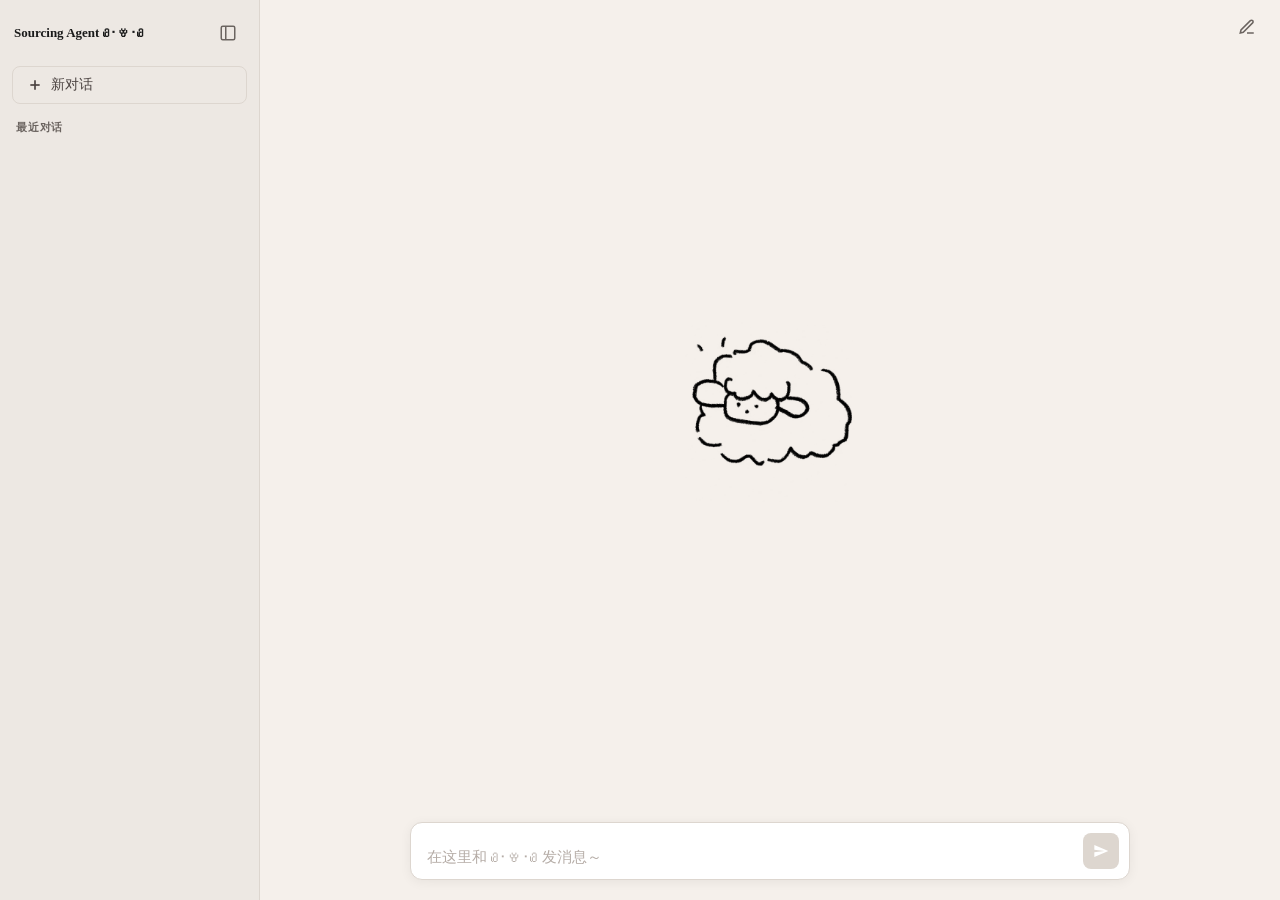
==== commit 1ada120e: "Add files via upload" ====
--- a/index.html
+++ b/index.html
@@ -3,23 +3,15 @@
 <head>
   <meta charset="UTF-8" />
   <meta name="viewport" content="width=device-width, initial-scale=1.0" />
-  <title>羊羊 AI</title>
+  <title>Sourcing Agent Ꮚ･ꈊ･Ꮚ</title>
   <link rel="stylesheet" href="style.css" />
 </head>
 <body>
   <div class="app">
-    <!-- 左侧边栏 -->
     <aside class="sidebar" id="sidebar">
       <div class="sidebar-header">
         <div class="logo">
-          <svg width="24" height="24" viewBox="0 0 24 24" fill="none">
-            <circle cx="12" cy="12" r="10" fill="#c8956a" opacity="0.15"/>
-            <ellipse cx="12" cy="13" rx="7" ry="6" fill="#c8956a" opacity="0.3"/>
-            <circle cx="9" cy="10" r="2.5" fill="#c8956a" opacity="0.5"/>
-            <circle cx="15" cy="10" r="2.5" fill="#c8956a" opacity="0.5"/>
-            <circle cx="12" cy="8" r="3" fill="#c8956a" opacity="0.5"/>
-          </svg>
-          <span class="logo-text">羊羊 AI</span>
+          <span class="logo-text">Sourcing Agent Ꮚ･ꈊ･Ꮚ</span>
         </div>
         <button class="icon-btn" id="toggle-sidebar" title="收起侧栏">
           <svg width="18" height="18" viewBox="0 0 24 24" fill="none" stroke="currentColor" stroke-width="2">
@@ -39,15 +31,11 @@
 
       <div class="history-section">
         <div class="history-label">最近对话</div>
-        <div class="history-list" id="history-list">
-          <!-- 动态插入 -->
-        </div>
+        <div class="history-list" id="history-list"></div>
       </div>
     </aside>
 
-    <!-- 主内容区 -->
     <main class="main" id="main">
-      <!-- 顶部栏 -->
       <header class="topbar">
         <button class="icon-btn" id="open-sidebar" title="展开侧栏" style="display:none;">
           <svg width="18" height="18" viewBox="0 0 24 24" fill="none" stroke="currentColor" stroke-width="2">
@@ -65,57 +53,43 @@
         </button>
       </header>
 
-      <!-- 对话内容区 -->
       <div class="chat-container" id="chat-container">
-        <!-- 欢迎页 -->
         <div class="welcome" id="welcome">
           <div class="sheep-wrap">
-            <img src="sheep.png" alt="羊羊" class="sheep-img" id="sheep-img" />
-            <!-- SVG fallback，若图片加载失败则显示 -->
+            <img src="sheep.png" alt="Sourcing Agent" class="sheep-img" id="sheep-img" />
             <svg class="sheep-svg" id="sheep-svg" viewBox="0 0 200 200" xmlns="http://www.w3.org/2000/svg" style="display:none;">
-              <!-- 身体 -->
               <ellipse cx="100" cy="140" rx="55" ry="40" fill="white" stroke="#ccc" stroke-width="2"/>
-              <!-- 羊毛团 -->
               <circle cx="100" cy="95" r="42" fill="white" stroke="#ccc" stroke-width="2"/>
               <circle cx="72" cy="85" r="28" fill="white" stroke="#ccc" stroke-width="2"/>
               <circle cx="128" cy="85" r="28" fill="white" stroke="#ccc" stroke-width="2"/>
               <circle cx="85" cy="68" r="22" fill="white" stroke="#ccc" stroke-width="2"/>
               <circle cx="115" cy="68" r="22" fill="white" stroke="#ccc" stroke-width="2"/>
               <circle cx="100" cy="62" r="20" fill="white" stroke="#ccc" stroke-width="2"/>
-              <!-- 脸 -->
               <ellipse cx="100" cy="105" rx="28" ry="25" fill="white" stroke="#ccc" stroke-width="1.5"/>
-              <!-- 眼睛 -->
               <ellipse cx="91" cy="100" rx="4" ry="5" fill="#333"/>
               <ellipse cx="109" cy="100" rx="4" ry="5" fill="#333"/>
               <circle cx="92" cy="99" r="1.5" fill="white"/>
               <circle cx="110" cy="99" r="1.5" fill="white"/>
-              <!-- 腮红 -->
               <ellipse cx="84" cy="109" rx="6" ry="4" fill="#ffb6c1" opacity="0.7"/>
               <ellipse cx="116" cy="109" rx="6" ry="4" fill="#ffb6c1" opacity="0.7"/>
-              <!-- 嘴 -->
               <path d="M95 114 Q100 119 105 114" fill="none" stroke="#888" stroke-width="1.5" stroke-linecap="round"/>
-              <!-- 腿 -->
               <rect x="76" y="170" width="12" height="20" rx="6" fill="white" stroke="#ccc" stroke-width="1.5"/>
               <rect x="112" y="170" width="12" height="20" rx="6" fill="white" stroke="#ccc" stroke-width="1.5"/>
               <rect x="88" y="172" width="12" height="18" rx="6" fill="white" stroke="#ccc" stroke-width="1.5"/>
               <rect x="100" y="172" width="12" height="18" rx="6" fill="white" stroke="#ccc" stroke-width="1.5"/>
-              <!-- 爱心 -->
               <path d="M68 58 C68 54 62 50 58 54 C54 58 58 64 68 70 C78 64 82 58 78 54 C74 50 68 54 68 58Z" fill="#ff6b8a" opacity="0.85"/>
               <path d="M82 48 C82 45 77 42 74 45 C71 48 74 53 82 58 C90 53 93 48 90 45 C87 42 82 45 82 48Z" fill="#ff6b8a" opacity="0.85"/>
             </svg>
           </div>
         </div>
-
-        <!-- 消息列表 -->
         <div class="messages" id="messages"></div>
       </div>
 
-      <!-- 输入区 -->
       <div class="input-area">
         <div class="input-box">
           <textarea
             id="user-input"
-            placeholder="消息羊羊..."
+            placeholder="在这里和 Ꮚ･ꈊ･Ꮚ 发消息～"
             rows="1"
             maxlength="4000"
           ></textarea>
--- a/style.css
+++ b/style.css
@@ -1,14 +1,11 @@
-/* ============================================================
-   全局变量 & Reset
-   ============================================================ */
 *, *::before, *::after { box-sizing: border-box; margin: 0; padding: 0; }
 
 :root {
-  --bg-main:       #f5f0eb;   /* 主背景 - 暖米色 */
-  --bg-sidebar:    #ede8e3;   /* 侧边栏 - 稍深米色 */
-  --bg-input:      #ffffff;   /* 输入框 */
-  --bg-msg-user:   #c8956a;   /* 用户气泡 - 暖棕橙 */
-  --bg-msg-ai:     #ffffff;   /* AI气泡 */
+  --bg-main:       #f5f0eb;
+  --bg-sidebar:    #ede8e3;
+  --bg-input:      #ffffff;
+  --bg-msg-user:   #c8956a;
+  --bg-msg-ai:     #ffffff;
   --text-primary:  #1a1a1a;
   --text-secondary:#6b6460;
   --text-sidebar:  #4a4240;
@@ -22,18 +19,9 @@
 
 html, body { height: 100%; font-family: var(--font); background: var(--bg-main); color: var(--text-primary); }
 
-/* ============================================================
-   布局
-   ============================================================ */
-.app {
-  display: flex;
-  height: 100vh;
-  overflow: hidden;
-}
-
-/* ============================================================
-   侧边栏
-   ============================================================ */
+.app { display: flex; height: 100vh; overflow: hidden; }
+
+/* 侧边栏 */
 .sidebar {
   width: var(--sidebar-w);
   min-width: var(--sidebar-w);
@@ -46,31 +34,25 @@
   overflow: hidden;
 }
 
-.sidebar.collapsed {
-  width: 0;
-  min-width: 0;
-  opacity: 0;
-  pointer-events: none;
-}
+.sidebar.collapsed { width: 0; min-width: 0; opacity: 0; pointer-events: none; }
 
 .sidebar-header {
   display: flex;
   align-items: center;
   justify-content: space-between;
-  padding: 4px 16px 12px;
-}
-
-.logo {
-  display: flex;
-  align-items: center;
+  padding: 4px 14px 12px;
   gap: 8px;
 }
 
+.logo { display: flex; align-items: center; min-width: 0; }
+
 .logo-text {
-  font-size: 16px;
+  font-size: 13px;
   font-weight: 700;
   color: var(--text-primary);
-  letter-spacing: -0.3px;
+  white-space: nowrap;
+  overflow: hidden;
+  text-overflow: ellipsis;
 }
 
 .new-chat-btn {
@@ -89,11 +71,7 @@
   font-family: var(--font);
 }
 
-.new-chat-btn:hover {
-  background: rgba(200, 149, 106, 0.1);
-  border-color: var(--accent);
-  color: var(--accent);
-}
+.new-chat-btn:hover { background: rgba(200,149,106,.1); border-color: var(--accent); color: var(--accent); }
 
 .history-section { flex: 1; overflow: hidden; display: flex; flex-direction: column; }
 
@@ -130,61 +108,37 @@
   line-height: 1.4;
 }
 
-.history-item:hover { background: rgba(200, 149, 106, 0.12); }
-.history-item.active { background: rgba(200, 149, 106, 0.18); color: var(--text-primary); font-weight: 500; }
-
-/* ============================================================
-   主内容区
-   ============================================================ */
-.main {
-  flex: 1;
-  display: flex;
-  flex-direction: column;
-  min-width: 0;
-  background: var(--bg-main);
-}
-
-/* ============================================================
-   顶部栏
-   ============================================================ */
+.history-item:hover { background: rgba(200,149,106,.12); }
+.history-item.active { background: rgba(200,149,106,.18); color: var(--text-primary); font-weight: 500; }
+
+/* 主内容 */
+.main { flex: 1; display: flex; flex-direction: column; min-width: 0; background: var(--bg-main); }
+
 .topbar {
   display: flex;
   align-items: center;
   padding: 10px 16px;
   gap: 8px;
   min-height: 52px;
-  border-bottom: 1px solid transparent;
 }
 
 .spacer { flex: 1; }
 
 .icon-btn, .new-chat-icon-btn {
-  width: 34px;
-  height: 34px;
-  display: flex;
-  align-items: center;
-  justify-content: center;
-  background: transparent;
-  border: none;
-  border-radius: 8px;
-  color: var(--text-secondary);
-  cursor: pointer;
+  width: 34px; height: 34px;
+  display: flex; align-items: center; justify-content: center;
+  background: transparent; border: none; border-radius: 8px;
+  color: var(--text-secondary); cursor: pointer;
   transition: background 0.12s, color 0.12s;
-}
-
-.icon-btn:hover, .new-chat-icon-btn:hover {
-  background: rgba(200, 149, 106, 0.12);
-  color: var(--accent);
-}
-
-/* ============================================================
-   聊天区
-   ============================================================ */
+  flex-shrink: 0;
+}
+
+.icon-btn:hover, .new-chat-icon-btn:hover { background: rgba(200,149,106,.12); color: var(--accent); }
+
+/* 聊天区 */
 .chat-container {
-  flex: 1;
-  overflow-y: auto;
-  display: flex;
-  flex-direction: column;
+  flex: 1; overflow-y: auto;
+  display: flex; flex-direction: column;
   scrollbar-width: thin;
   scrollbar-color: var(--border) transparent;
 }
@@ -194,60 +148,42 @@
 
 /* 欢迎页 */
 .welcome {
-  flex: 1;
-  display: flex;
-  align-items: center;
-  justify-content: center;
-  flex-direction: column;
-  gap: 16px;
+  flex: 1; display: flex;
+  align-items: center; justify-content: center;
+  flex-direction: column; gap: 16px;
   padding: 40px 20px;
 }
 
-.sheep-wrap {
-  display: flex;
-  align-items: center;
-  justify-content: center;
-}
-
+.sheep-wrap { display: flex; align-items: center; justify-content: center; }
+
+/* 关键：mix-blend-mode 让白底融入米色背景 */
 .sheep-img {
-  width: 180px;
-  height: 180px;
+  width: 180px; height: 180px;
   object-fit: contain;
+  mix-blend-mode: multiply;
   animation: float 3.5s ease-in-out infinite;
-  filter: drop-shadow(0 8px 24px rgba(200, 149, 106, 0.2));
 }
 
 .sheep-svg {
-  width: 180px;
-  height: 180px;
+  width: 180px; height: 180px;
   animation: float 3.5s ease-in-out infinite;
-  filter: drop-shadow(0 8px 24px rgba(200, 149, 106, 0.2));
+  filter: drop-shadow(0 8px 24px rgba(200,149,106,.2));
 }
 
 @keyframes float {
-  0%, 100% { transform: translateY(0px); }
+  0%, 100% { transform: translateY(0); }
   50%       { transform: translateY(-10px); }
 }
 
 /* 消息列表 */
 .messages {
-  display: flex;
-  flex-direction: column;
-  gap: 4px;
-  padding: 20px 0 8px;
-  max-width: 760px;
-  width: 100%;
+  display: flex; flex-direction: column;
+  gap: 4px; padding: 20px;
+  max-width: 760px; width: 100%;
   margin: 0 auto;
-  padding-left: 20px;
-  padding-right: 20px;
-}
-
-.message {
-  display: flex;
-  flex-direction: column;
-  gap: 2px;
-  animation: msg-in 0.2s ease;
-}
+}
+
+.message { display: flex; flex-direction: column; gap: 2px; animation: msg-in 0.2s ease; }
 
 @keyframes msg-in {
   from { opacity: 0; transform: translateY(6px); }
@@ -258,130 +194,73 @@
 .message.ai   { align-items: flex-start; }
 
 .bubble {
-  max-width: 75%;
-  padding: 12px 16px;
+  max-width: 75%; padding: 12px 16px;
   border-radius: 18px;
-  font-size: 15px;
-  line-height: 1.65;
-  white-space: pre-wrap;
-  word-break: break-word;
-}
-
-.message.user .bubble {
-  background: var(--bg-msg-user);
-  color: #fff;
-  border-bottom-right-radius: 4px;
-}
-
-.message.ai .bubble {
-  background: var(--bg-msg-ai);
-  color: var(--text-primary);
-  border-bottom-left-radius: 4px;
-  border: 1px solid var(--border);
-  box-shadow: 0 1px 4px rgba(0,0,0,0.04);
-}
+  font-size: 15px; line-height: 1.65;
+  white-space: pre-wrap; word-break: break-word;
+}
+
+.message.user .bubble { background: var(--bg-msg-user); color: #fff; border-bottom-right-radius: 4px; }
+.message.ai   .bubble { background: var(--bg-msg-ai); color: var(--text-primary); border-bottom-left-radius: 4px; border: 1px solid var(--border); box-shadow: 0 1px 4px rgba(0,0,0,.04); }
 
 /* 打字指示器 */
-.typing .bubble {
-  padding: 14px 18px;
-}
-
-.typing-dots {
-  display: flex;
-  gap: 5px;
-  align-items: center;
-}
-
-.typing-dots span {
-  width: 7px;
-  height: 7px;
-  background: var(--border);
-  border-radius: 50%;
-  animation: dot-bounce 1.2s infinite ease-in-out;
-}
-
-.typing-dots span:nth-child(2) { animation-delay: 0.2s; }
-.typing-dots span:nth-child(3) { animation-delay: 0.4s; }
+.typing-dots { display: flex; gap: 5px; align-items: center; }
+.typing-dots span { width: 7px; height: 7px; background: var(--border); border-radius: 50%; animation: dot-bounce 1.2s infinite ease-in-out; }
+.typing-dots span:nth-child(2) { animation-delay: .2s; }
+.typing-dots span:nth-child(3) { animation-delay: .4s; }
 
 @keyframes dot-bounce {
-  0%, 80%, 100% { transform: scale(0.8); opacity: 0.5; }
+  0%, 80%, 100% { transform: scale(.8); opacity: .5; }
   40%            { transform: scale(1.1); opacity: 1; }
 }
 
-/* ============================================================
-   输入区
-   ============================================================ */
+/* 输入区 */
 .input-area {
   padding: 12px 20px 20px;
-  max-width: 760px;
-  width: 100%;
+  max-width: 760px; width: 100%;
   margin: 0 auto;
 }
 
 .input-box {
-  display: flex;
-  align-items: flex-end;
-  gap: 10px;
+  display: flex; align-items: flex-end; gap: 10px;
   background: var(--bg-input);
   border: 1.5px solid var(--border);
   border-radius: var(--radius);
   padding: 10px 10px 10px 16px;
-  box-shadow: 0 2px 12px rgba(0,0,0,0.06);
+  box-shadow: 0 2px 12px rgba(0,0,0,.06);
   transition: border-color 0.15s, box-shadow 0.15s;
 }
 
 .input-box:focus-within {
   border-color: var(--accent);
-  box-shadow: 0 0 0 3px rgba(200, 149, 106, 0.12), 0 2px 12px rgba(0,0,0,0.06);
+  box-shadow: 0 0 0 3px rgba(200,149,106,.12), 0 2px 12px rgba(0,0,0,.06);
 }
 
 #user-input {
-  flex: 1;
-  border: none;
-  outline: none;
+  flex: 1; border: none; outline: none;
   background: transparent;
-  font-size: 15px;
-  font-family: var(--font);
+  font-size: 15px; font-family: var(--font);
   color: var(--text-primary);
-  resize: none;
-  min-height: 24px;
-  max-height: 200px;
+  resize: none; min-height: 24px; max-height: 200px;
   line-height: 1.6;
 }
 
 #user-input::placeholder { color: #b5aca6; }
 
 .send-btn {
-  width: 36px;
-  height: 36px;
-  min-width: 36px;
-  display: flex;
-  align-items: center;
-  justify-content: center;
-  background: var(--accent);
-  border: none;
-  border-radius: 8px;
-  color: white;
-  cursor: pointer;
+  width: 36px; height: 36px; min-width: 36px;
+  display: flex; align-items: center; justify-content: center;
+  background: var(--accent); border: none; border-radius: 8px;
+  color: white; cursor: pointer;
   transition: background 0.15s, transform 0.1s;
 }
 
-.send-btn:hover:not(:disabled) {
-  background: var(--accent-hover);
-  transform: scale(1.05);
-}
-
-.send-btn:disabled {
-  background: #ddd6cf;
-  cursor: not-allowed;
-  transform: none;
-}
-
-/* ============================================================
-   响应式
-   ============================================================ */
+.send-btn:hover:not(:disabled) { background: var(--accent-hover); transform: scale(1.05); }
+.send-btn:disabled { background: #ddd6cf; cursor: not-allowed; transform: none; }
+
 @media (max-width: 640px) {
   :root { --sidebar-w: 240px; }
   .bubble { max-width: 88%; }
   .input-area { padding: 10px 12px 16px; }
-}
+  .logo-text { font-size: 11px; }
+}
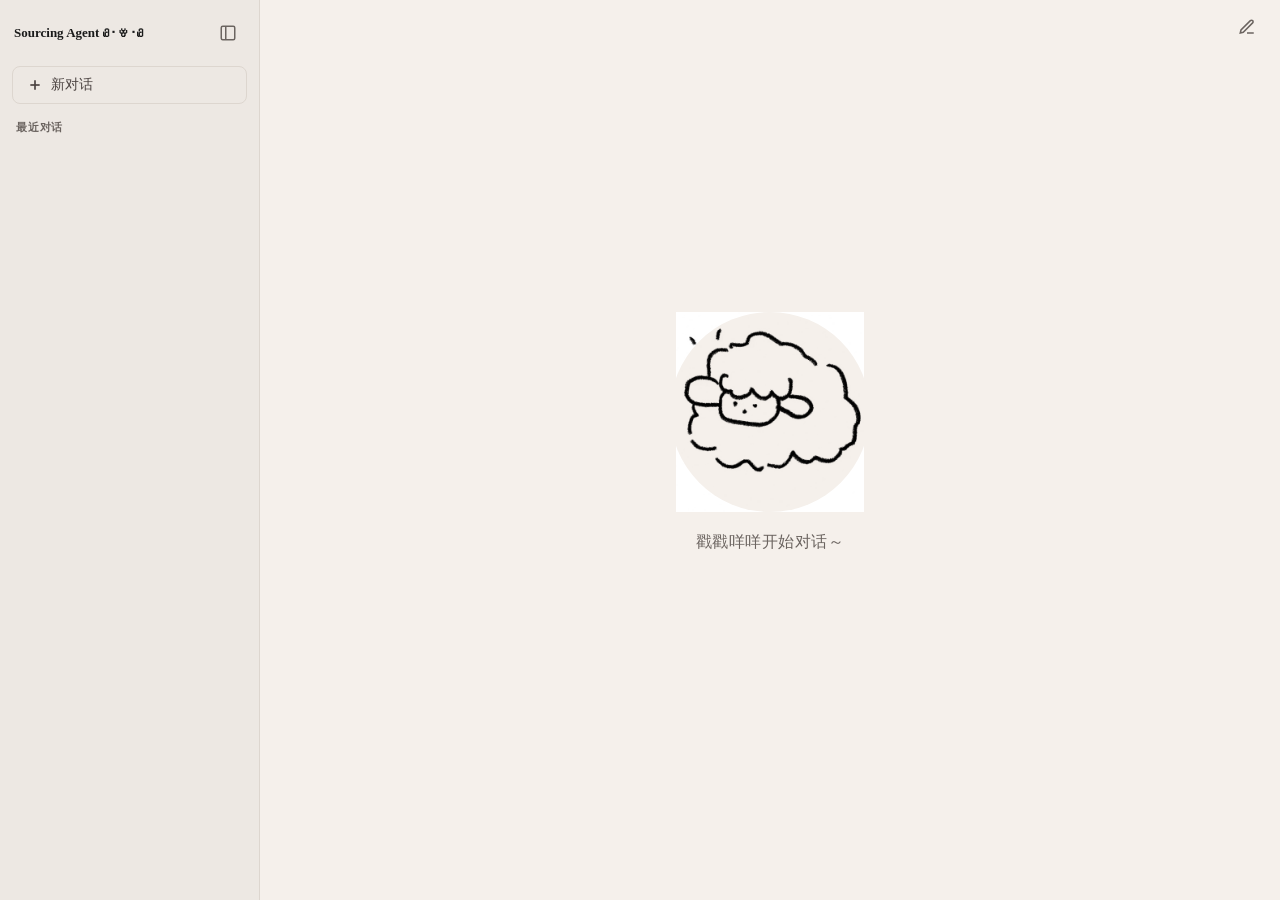
==== commit 6e5711f3: "Add files via upload" ====
--- a/index.html
+++ b/index.html
@@ -35,7 +35,7 @@
       </div>
     </aside>
 
-    <main class="main" id="main">
+    <main class="main awaiting-start" id="main">
       <header class="topbar">
         <button class="icon-btn" id="open-sidebar" title="展开侧栏" style="display:none;">
           <svg width="18" height="18" viewBox="0 0 24 24" fill="none" stroke="currentColor" stroke-width="2">
@@ -54,10 +54,11 @@
       </header>
 
       <div class="chat-container" id="chat-container">
-        <div class="welcome" id="welcome">
-          <div class="sheep-wrap">
-            <img src="sheep.png" alt="Sourcing Agent" class="sheep-img" id="sheep-img" />
-            <svg class="sheep-svg" id="sheep-svg" viewBox="0 0 200 200" xmlns="http://www.w3.org/2000/svg" style="display:none;">
+        <div class="welcome splash" id="welcome">
+          <button type="button" class="sheep-start" id="sheep-start" aria-label="戳戳咩咩开始对话">
+            <div class="sheep-blend">
+              <img src="sheep.png" alt="" class="sheep-img" id="sheep-img" />
+              <svg class="sheep-svg" id="sheep-svg" viewBox="0 0 200 200" xmlns="http://www.w3.org/2000/svg" aria-hidden="true">
               <ellipse cx="100" cy="140" rx="55" ry="40" fill="white" stroke="#ccc" stroke-width="2"/>
               <circle cx="100" cy="95" r="42" fill="white" stroke="#ccc" stroke-width="2"/>
               <circle cx="72" cy="85" r="28" fill="white" stroke="#ccc" stroke-width="2"/>
@@ -79,8 +80,10 @@
               <rect x="100" y="172" width="12" height="18" rx="6" fill="white" stroke="#ccc" stroke-width="1.5"/>
               <path d="M68 58 C68 54 62 50 58 54 C54 58 58 64 68 70 C78 64 82 58 78 54 C74 50 68 54 68 58Z" fill="#ff6b8a" opacity="0.85"/>
               <path d="M82 48 C82 45 77 42 74 45 C71 48 74 53 82 58 C90 53 93 48 90 45 C87 42 82 45 82 48Z" fill="#ff6b8a" opacity="0.85"/>
-            </svg>
-          </div>
+              </svg>
+            </div>
+          </button>
+          <p class="splash-hint" id="splash-hint">戳戳咩咩开始对话～</p>
         </div>
         <div class="messages" id="messages"></div>
       </div>
--- a/style.css
+++ b/style.css
@@ -146,28 +146,102 @@
 .chat-container::-webkit-scrollbar { width: 5px; }
 .chat-container::-webkit-scrollbar-thumb { background: var(--border); border-radius: 4px; }
 
-/* 欢迎页 */
-.welcome {
-  flex: 1; display: flex;
-  align-items: center; justify-content: center;
-  flex-direction: column; gap: 16px;
+/* 开屏 / 欢迎页 */
+.welcome.splash {
+  flex: 1;
+  display: flex;
+  align-items: center;
+  justify-content: center;
+  flex-direction: column;
+  gap: 20px;
   padding: 40px 20px;
-}
-
-.sheep-wrap { display: flex; align-items: center; justify-content: center; }
-
-/* 关键：mix-blend-mode 让白底融入米色背景 */
+  min-height: min(70vh, 520px);
+  background: var(--bg-main);
+  animation: splash-in 0.5s ease;
+}
+
+.welcome.splash-hide {
+  display: none !important;
+}
+
+@keyframes splash-in {
+  from { opacity: 0; }
+  to   { opacity: 1; }
+}
+
+.sheep-start {
+  display: flex;
+  align-items: center;
+  justify-content: center;
+  padding: 0;
+  border: none;
+  background: transparent;
+  cursor: pointer;
+  border-radius: 50%;
+  transition: transform 0.2s ease;
+}
+
+.sheep-start:hover { transform: scale(1.04); }
+.sheep-start:active { transform: scale(0.97); }
+
+/* 与页面同色底 + multiply，白底羊图融入米色背景 */
+.sheep-blend {
+  display: flex;
+  align-items: center;
+  justify-content: center;
+  width: 200px;
+  height: 200px;
+  background: var(--bg-main);
+  border-radius: 50%;
+  isolation: isolate;
+}
+
 .sheep-img {
-  width: 180px; height: 180px;
+  width: 200px;
+  height: 200px;
   object-fit: contain;
   mix-blend-mode: multiply;
   animation: float 3.5s ease-in-out infinite;
+  display: block;
 }
 
 .sheep-svg {
-  width: 180px; height: 180px;
+  width: 200px;
+  height: 200px;
+  display: none;
+  mix-blend-mode: multiply;
   animation: float 3.5s ease-in-out infinite;
-  filter: drop-shadow(0 8px 24px rgba(200,149,106,.2));
+  opacity: 0.92;
+}
+
+.splash-hint {
+  font-size: 16px;
+  color: var(--text-secondary);
+  letter-spacing: 0.5px;
+  text-align: center;
+  opacity: 0;
+  animation: hint-fade 0.8s ease 0.6s forwards;
+  pointer-events: none;
+  user-select: none;
+}
+
+@keyframes hint-fade {
+  from { opacity: 0; transform: translateY(8px); }
+  to   { opacity: 1; transform: translateY(0); }
+}
+
+/* 开屏时隐藏输入框，点击羊羊后再出现 */
+.main.awaiting-start .input-area {
+  opacity: 0;
+  pointer-events: none;
+  transform: translateY(12px);
+  transition: opacity 0.35s ease, transform 0.35s ease;
+}
+
+.main:not(.awaiting-start) .input-area {
+  opacity: 1;
+  pointer-events: auto;
+  transform: translateY(0);
 }
 
 @keyframes float {
